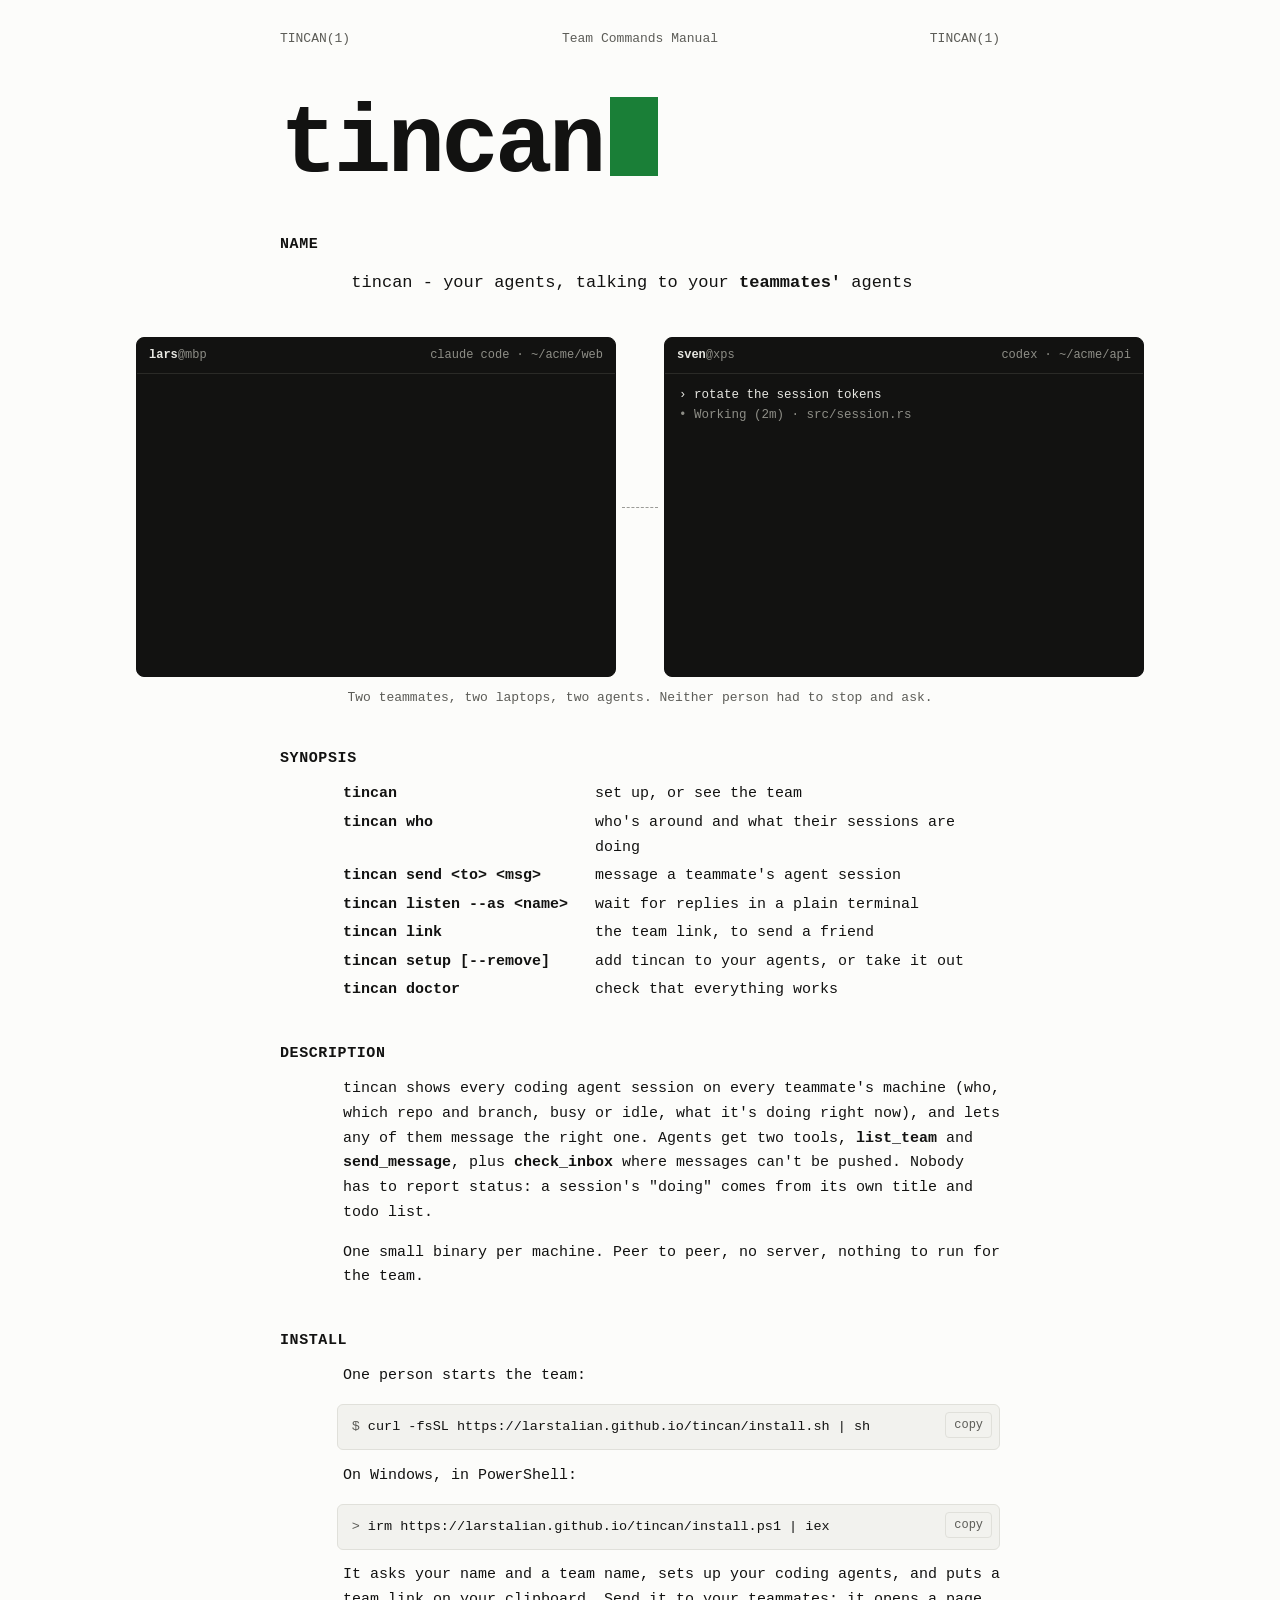
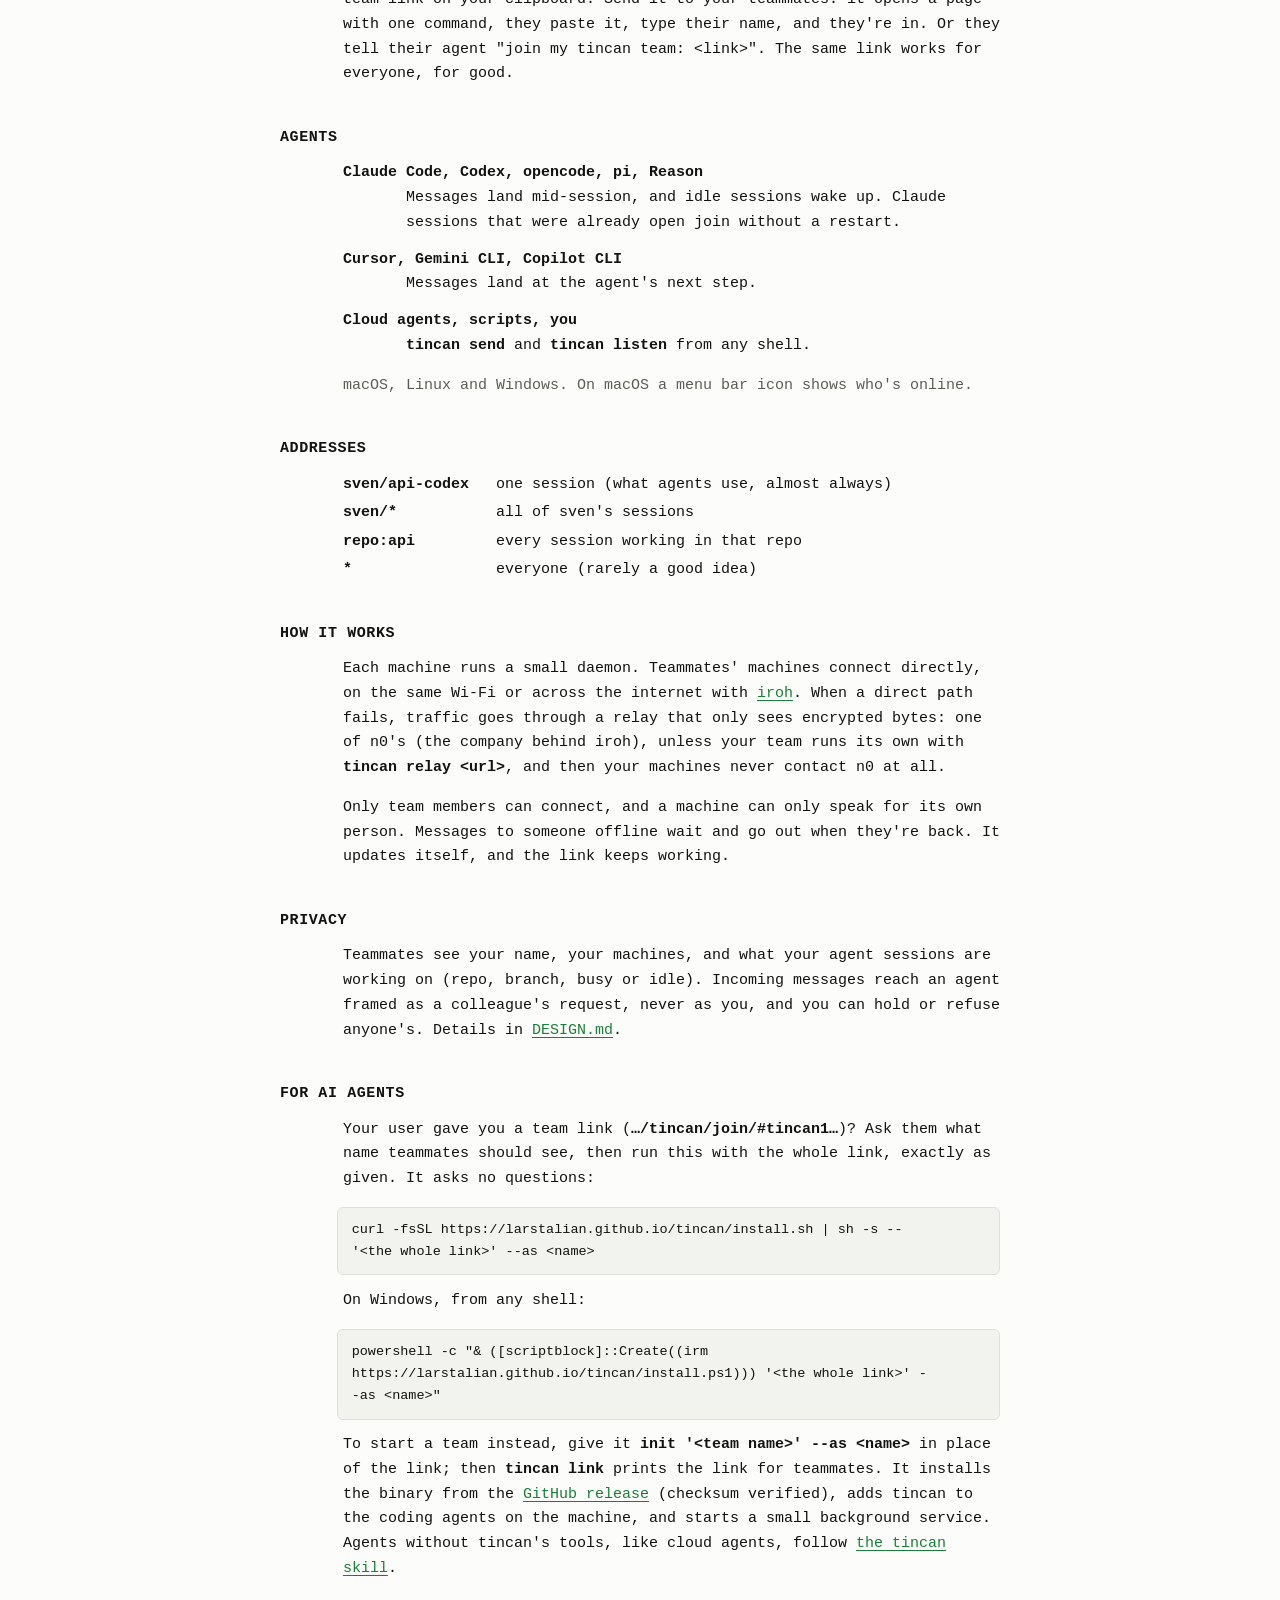
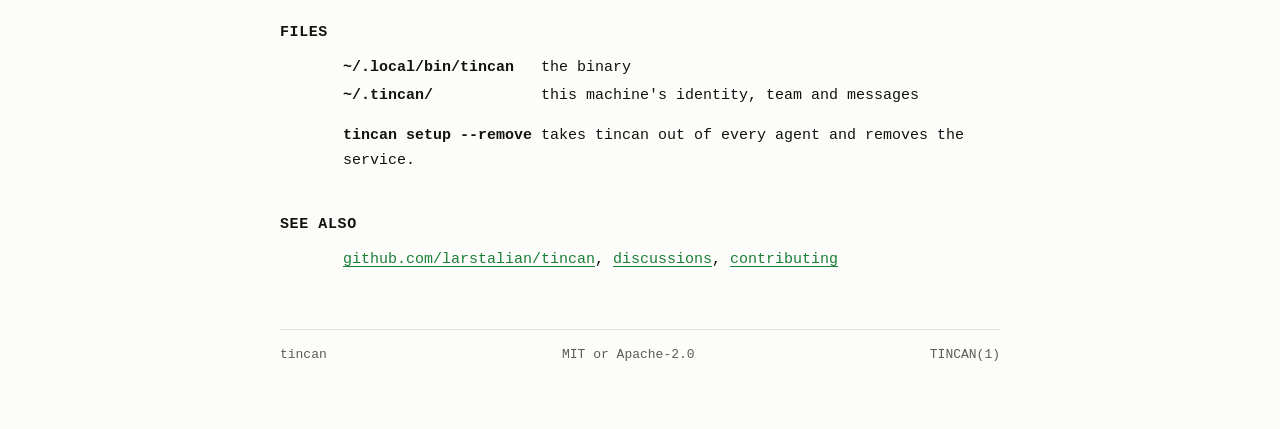
==== site/index.html @ 3bfd5b33 "Open with the point: your agents, talking to your teammates' agents The README drops the man-page he" ====
<!doctype html>
<html lang="en">
<head>
<meta charset="utf-8">
<meta name="viewport" content="width=device-width, initial-scale=1">
<title>tincan</title>
<meta name="description" content="Your agents, talking to your teammates' agents. tincan shows every coding agent session on every teammate's machine and lets them message each other. Small, peer to peer, no server, open source.">
<meta name="color-scheme" content="light dark">
<meta property="og:title" content="tincan(1)">
<meta property="og:description" content="Your agents, talking to your teammates' agents. One small binary, peer to peer, no server.">
<meta property="og:type" content="website">
<meta property="og:url" content="https://larstalian.github.io/tincan/">
<meta property="og:image" content="https://larstalian.github.io/tincan/og.png">
<meta name="twitter:card" content="summary_large_image">
<link rel="icon" type="image/svg+xml" href="tincan-mark.svg">
<style>
  :root {
    --bg: #fcfcfa; --fg: #121211; --muted: #5c5c57; --line: #e0e0da; --code-bg: #f2f2ee; --accent: #1a7f37;
    --t-bg: #121211; --t-fg: #e7e7e2; --t-dim: #8e8e87; --t-line: #121211; --t-accent: #4ec26b;
    --mono: ui-monospace, "SF Mono", SFMono-Regular, Menlo, "Cascadia Mono", Consolas, "Liberation Mono", monospace;
  }
  @media (prefers-color-scheme: dark) {
    :root {
      --bg: #0d0d0c; --fg: #e7e7e2; --muted: #9a9a93; --line: #262624; --code-bg: #171716; --accent: #4ec26b;
      --t-bg: #161615; --t-line: #2c2c29;
    }
  }
  * { box-sizing: border-box; }
  html { -webkit-text-size-adjust: 100%; }
  body { margin: 0; background: var(--bg); color: var(--fg); font: 15px/1.65 var(--mono); }
  main { max-width: 1040px; margin: 0 auto; padding: 28px 16px 64px; }
  .col { max-width: 80ch; margin: 0 auto; }
  a { color: var(--accent); text-underline-offset: 3px; }
  code, pre, kbd { font-family: var(--mono); font-size: inherit; }
  p { margin: 0 0 1em; }
  p code, dd code { font-weight: 700; }

  .manhead, .manfoot { display: flex; justify-content: space-between; gap: 1ch; color: var(--muted); font-size: 13px; }
  .manhead .mid, .manfoot .mid { text-align: center; }
  .manfoot { margin-top: 56px; padding-top: 14px; border-top: 1px solid var(--line); }

  .mark { margin: 48px 0 6px; font-size: clamp(56px, 13vw, 96px); line-height: 1; font-weight: 700; letter-spacing: -0.04em; }
  .mark .cur { display: inline-block; width: 0.5em; height: 0.82em; margin-left: 0.08em; background: var(--accent);
               vertical-align: -0.05em; animation: blink 1.1s steps(1) infinite; }
  @keyframes blink { 50% { opacity: 0; } }

  h2 { font-size: 15px; font-weight: 700; letter-spacing: 0.04em; margin: 2.6em 0 0.7em; }
  .sec > :not(h2) { margin-left: 7ch; }
  .lede { font-size: 17px; }
  .muted { color: var(--muted); }

  pre.cmd { position: relative; background: var(--code-bg); border: 1px solid var(--line); border-radius: 6px;
            padding: 11px 70px 11px 14px; margin: 0 0 1em 7ch; white-space: pre-wrap; overflow-wrap: anywhere; font-size: 13.5px; }
  pre.cmd .p { color: var(--muted); user-select: none; }
  .copy { position: absolute; top: 7px; right: 7px; font: 12px/1 var(--mono); color: var(--muted); background: transparent;
          border: 1px solid var(--line); border-radius: 4px; padding: 6px 8px; cursor: pointer; }
  .copy:hover { color: var(--fg); border-color: var(--muted); }
  .copy:focus-visible { outline: 2px solid var(--accent); outline-offset: 2px; }

  dl { margin: 0 0 1em; }
  dt { font-weight: 700; }
  dd { margin: 0 0 0.8em 7ch; }
  dl.opts { display: grid; grid-template-columns: max-content 1fr; column-gap: 3ch; row-gap: 0.25em; }
  dl.opts dt { font-weight: 700; }
  dl.opts dd { margin: 0; }

  /* Two teammates' terminals */
  .demo { display: grid; grid-template-columns: minmax(0, 1fr) 48px minmax(0, 1fr); align-items: stretch; margin: 40px 0 8px; }
  .term { margin: 0; background: var(--t-bg); color: var(--t-fg); border: 1px solid var(--t-line); border-radius: 8px;
          overflow: hidden; transition: box-shadow .3s; }
  .term.ping { box-shadow: 0 0 0 2px var(--accent); }
  .term figcaption { display: flex; justify-content: space-between; gap: 1ch; padding: 8px 12px; font-size: 12px;
                     color: var(--t-dim); border-bottom: 1px solid #2a2a27; }
  .term figcaption b { color: var(--t-fg); font-weight: 600; }
  .screen { margin: 0; padding: 12px 14px; height: calc(14 * 1.55em + 30px); overflow: hidden; font-size: 12.5px;
            line-height: 1.55; white-space: pre; }
  .screen .d { color: var(--t-dim); }
  .screen .a { color: var(--t-fg); }
  .screen .b { font-weight: 700; }
  .screen .m { color: var(--t-accent); }
  .screen .tc { display: inline-block; width: 0.6em; height: 1.1em; vertical-align: -0.2em; background: var(--t-fg);
                animation: blink 1s steps(1) infinite; }
  .wire { position: relative; }
  .wire::before { content: ""; position: absolute; left: 6px; right: 6px; top: 50%; border-top: 1px dashed var(--muted); opacity: .6; }
  .pkt { position: absolute; top: 50%; left: 0; width: 9px; height: 9px; margin-top: -4px; border-radius: 50%;
         background: var(--accent); opacity: 0; }
  .pkt.r { animation: go-r .7s ease-in-out; }
  .pkt.l { animation: go-l .7s ease-in-out; }
  @keyframes go-r { 0% { left: 0; opacity: 1; } 100% { left: calc(100% - 9px); opacity: 1; } }
  @keyframes go-l { 0% { left: calc(100% - 9px); opacity: 1; } 100% { left: 0; opacity: 1; } }
  .caption { text-align: center; color: var(--muted); font-size: 13px; margin: 10px 0 0; }
  .sr { position: absolute; width: 1px; height: 1px; overflow: hidden; clip: rect(0 0 0 0); white-space: nowrap; }

  @media (max-width: 760px) {
    .demo { grid-template-columns: minmax(0, 1fr); grid-template-rows: auto 36px auto; }
    .wire::before { left: 50%; right: auto; top: 4px; bottom: 4px; border-top: 0; border-left: 1px dashed var(--muted); }
    .pkt { left: 50%; margin: 0 0 0 -4px; top: 0; }
    @keyframes go-r { 0% { top: 0; opacity: 1; } 100% { top: calc(100% - 9px); opacity: 1; } }
    @keyframes go-l { 0% { top: calc(100% - 9px); opacity: 1; } 100% { top: 0; opacity: 1; } }
    .screen { height: auto; min-height: calc(12 * 1.55em + 24px); }
  }
  @media (max-width: 560px) {
    body { font-size: 14px; }
    .sec > :not(h2), pre.cmd { margin-left: 0; }
    dd { margin-left: 2ch; }
    dl.opts { grid-template-columns: minmax(0, 1fr); }
    dl.opts dd { margin: 0 0 0.6em 2ch; }
    .manhead .mid, .manfoot .mid { display: none; }
    .screen { font-size: 11.5px; padding: 10px 11px; }
  }
  @media (prefers-reduced-motion: reduce) {
    .mark .cur, .screen .tc { animation: none; }
    .term { transition: none; }
  }
</style>
</head>
<body>
<main>
  <div class="col">
    <header class="manhead"><span>TINCAN(1)</span><span class="mid">Team Commands Manual</span><span>TINCAN(1)</span></header>
    <h1 class="mark" aria-label="tincan">tincan<span class="cur" aria-hidden="true"></span></h1>
    <section class="sec">
      <h2>NAME</h2>
      <p class="lede">tincan - your agents, talking to your <b>teammates'</b> agents</p>
    </section>
  </div>

  <div class="demo" aria-hidden="true">
    <figure class="term" id="tl"><figcaption><span><b>lars</b>@mbp</span><span>claude code · ~/acme/web</span></figcaption><pre class="screen"></pre></figure>
    <div class="wire"><span class="pkt"></span></div>
    <figure class="term" id="tr"><figcaption><span><b>sven</b>@xps</span><span>codex · ~/acme/api</span></figcaption><pre class="screen"></pre></figure>
  </div>
  <p class="caption">Two teammates, two laptops, two agents. Neither person had to stop and ask.</p>
  <p class="sr">Lars's Claude Code session runs tincan who and sees Sven's Codex session working on acme/api, branch
    fix-auth. It asks whether the session token format is changing. The question lands in Sven's open session as a
    tincan-message; Sven's agent answers that tokens become JWTs today with the same claims, and the reply lands back
    in Lars's session.</p>

  <div class="col">
    <section class="sec">
      <h2>SYNOPSIS</h2>
      <dl class="opts">
        <dt>tincan</dt><dd>set up, or see the team</dd>
        <dt>tincan who</dt><dd>who's around and what their sessions are doing</dd>
        <dt>tincan send &lt;to&gt; &lt;msg&gt;</dt><dd>message a teammate's agent session</dd>
        <dt>tincan listen --as &lt;name&gt;</dt><dd>wait for replies in a plain terminal</dd>
        <dt>tincan link</dt><dd>the team link, to send a friend</dd>
        <dt>tincan setup [--remove]</dt><dd>add tincan to your agents, or take it out</dd>
        <dt>tincan doctor</dt><dd>check that everything works</dd>
      </dl>
    </section>

    <section class="sec">
      <h2>DESCRIPTION</h2>
      <p>tincan shows every coding agent session on every teammate's machine (who, which repo and branch, busy or idle,
        what it's doing right now), and lets any of them message the right one. Agents get two tools,
        <code>list_team</code> and <code>send_message</code>, plus <code>check_inbox</code> where messages can't be
        pushed. Nobody has to report status: a session's "doing" comes from its own title and todo list.</p>
      <p>One small binary per machine. Peer to peer, no server, nothing to run for the team.</p>
    </section>

    <section class="sec">
      <h2>INSTALL</h2>
      <p>One person starts the team:</p>
      <pre class="cmd"><span class="p">$ </span><code>curl -fsSL https://larstalian.github.io/tincan/install.sh | sh</code><button class="copy" type="button">copy</button></pre>
      <p>On Windows, in PowerShell:</p>
      <pre class="cmd"><span class="p">&gt; </span><code>irm https://larstalian.github.io/tincan/install.ps1 | iex</code><button class="copy" type="button">copy</button></pre>
      <p>It asks your name and a team name, sets up your coding agents, and puts a team link on your clipboard. Send
        it to your teammates: it opens a page with one command, they paste it, type their name, and they're in. Or they
        tell their agent "join my tincan team: &lt;link&gt;". The same link works for everyone, for good.</p>
    </section>

    <section class="sec">
      <h2>AGENTS</h2>
      <dl>
        <dt>Claude Code, Codex, opencode, pi, Reason</dt>
        <dd>Messages land mid-session, and idle sessions wake up. Claude sessions that were already open join without a restart.</dd>
        <dt>Cursor, Gemini CLI, Copilot CLI</dt>
        <dd>Messages land at the agent's next step.</dd>
        <dt>Cloud agents, scripts, you</dt>
        <dd><code>tincan send</code> and <code>tincan listen</code> from any shell.</dd>
      </dl>
      <p class="muted">macOS, Linux and Windows. On macOS a menu bar icon shows who's online.</p>
    </section>

    <section class="sec">
      <h2>ADDRESSES</h2>
      <dl class="opts">
        <dt>sven/api-codex</dt><dd>one session (what agents use, almost always)</dd>
        <dt>sven/*</dt><dd>all of sven's sessions</dd>
        <dt>repo:api</dt><dd>every session working in that repo</dd>
        <dt>*</dt><dd>everyone (rarely a good idea)</dd>
      </dl>
    </section>

    <section class="sec">
      <h2>HOW IT WORKS</h2>
      <p>Each machine runs a small daemon. Teammates' machines connect directly, on the same Wi-Fi or across the
        internet with <a href="https://iroh.computer">iroh</a>. When a direct path fails, traffic goes through a relay
        that only sees encrypted bytes: one of n0's (the company behind iroh), unless your team runs its own with
        <code>tincan relay &lt;url&gt;</code>, and then your machines never contact n0 at all.</p>
      <p>Only team members can connect, and a machine can only speak for its own person. Messages to someone offline
        wait and go out when they're back. It updates itself, and the link keeps working.</p>
    </section>

    <section class="sec">
      <h2>PRIVACY</h2>
      <p>Teammates see your name, your machines, and what your agent sessions are working on (repo, branch, busy or
        idle). Incoming messages reach an agent framed as a colleague's request, never as you, and you can hold or
        refuse anyone's. Details in <a href="https://github.com/larstalian/tincan/blob/main/DESIGN.md">DESIGN.md</a>.</p>
    </section>

    <section class="sec" id="agents">
      <h2>FOR AI AGENTS</h2>
      <p>Your user gave you a team link (<code>…/tincan/join/#tincan1…</code>)? Ask them what name teammates should see,
        then run this with the whole link, exactly as given. It asks no questions:</p>
      <pre class="cmd"><code>curl -fsSL https://larstalian.github.io/tincan/install.sh | sh -s -- '&lt;the whole link&gt;' --as &lt;name&gt;</code></pre>
      <p>On Windows, from any shell:</p>
      <pre class="cmd"><code>powershell -c "&amp; ([scriptblock]::Create((irm https://larstalian.github.io/tincan/install.ps1))) '&lt;the whole link&gt;' --as &lt;name&gt;"</code></pre>
      <p>To start a team instead, give it <code>init '&lt;team name&gt;' --as &lt;name&gt;</code> in place of the link;
        then <code>tincan link</code> prints the link for teammates. It installs the binary from the
        <a href="https://github.com/larstalian/tincan/releases">GitHub release</a> (checksum verified), adds tincan to the
        coding agents on the machine, and starts a small background service. Agents without tincan's tools, like cloud
        agents, follow <a href="skill/SKILL.md">the tincan skill</a>.</p>
    </section>

    <section class="sec">
      <h2>FILES</h2>
      <dl class="opts">
        <dt>~/.local/bin/tincan</dt><dd>the binary</dd>
        <dt>~/.tincan/</dt><dd>this machine's identity, team and messages</dd>
      </dl>
      <p><code>tincan setup --remove</code> takes tincan out of every agent and removes the service.</p>
    </section>

    <section class="sec">
      <h2>SEE ALSO</h2>
      <p><a href="https://github.com/larstalian/tincan">github.com/larstalian/tincan</a>,
        <a href="https://github.com/larstalian/tincan/discussions">discussions</a>,
        <a href="https://github.com/larstalian/tincan/blob/main/CONTRIBUTING.md">contributing</a></p>
    </section>

    <footer class="manfoot"><span>tincan</span><span class="mid">MIT or Apache-2.0</span><span>TINCAN(1)</span></footer>
  </div>
</main>
<script>
  // Copy buttons on the install commands.
  for (const btn of document.querySelectorAll(".copy")) {
    btn.addEventListener("click", async () => {
      const text = btn.parentElement.querySelector("code").textContent;
      try {
        await navigator.clipboard.writeText(text);
        btn.textContent = "copied";
      } catch (e) {
        const range = document.createRange();
        range.selectNodeContents(btn.parentElement.querySelector("code"));
        getSelection().removeAllRanges();
        getSelection().addRange(range);
        btn.textContent = "select";
      }
      setTimeout(() => (btn.textContent = "copy"), 1600);
    });
  }

  // The scene: [terminal, line, pause after (ms), effect]. Lines are short enough for a phone.
  const esc = (s) => s.replace(/&/g, "&amp;").replace(/</g, "&lt;").replace(/>/g, "&gt;");
  const d = (s) => `<span class="d">${esc(s)}</span>`;
  const a = (s) => `<span class="a">${esc(s)}</span>`;
  const m = (s) => `<span class="m">${esc(s)}</span>`;
  const t = (s) => esc(s);
  const SCENE = [
    ["r", "type", "› rotate the session tokens", 300],
    ["r", d("• Working (2m) · src/session.rs"), 500],
    ["l", "type", "> is sven changing the token format?", 500],
    ["l", a("● ") + t("tincan who"), 350],
    ["l", d("  sven · xps · direct 4ms"), 120],
    ["l", t("    api-codex  codex  busy  api@fix-auth"), 120],
    ["l", d("    ↳ Rotating session tokens"), 600],
    ["l", a("● ") + t("tincan send sven/api-codex"), 200],
    ["l", t("  Is the session token format changing?"), 80],
    ["l", t("  web parses it in useSession.ts."), 250],
    ["l", d("  → sven/api-codex: delivered"), 0, "send-r"],
    ["r", m('<tincan-message from="lars/web-claude">'), 80, "ping-r"],
    ["r", t("Is the session token format changing?"), 60],
    ["r", t("web parses it in useSession.ts."), 60],
    ["r", m("</tincan-message>"), 700],
    ["r", d("• lars's agent is asking. Answering."), 300],
    ["r", a("• ") + t("tincan send lars/web-claude"), 200],
    ["r", t("  Yes: JWTs from today, same claims."), 80],
    ["r", t("  Old tokens keep working for 24h."), 250],
    ["r", d("  → lars/web-claude: delivered"), 0, "send-l"],
    ["l", m('<tincan-message from="sven/api-codex">'), 80, "ping-l"],
    ["l", t("Yes: JWTs from today, same claims."), 60],
    ["l", t("Old tokens keep working for 24h."), 60],
    ["l", m("</tincan-message>"), 700],
    ["l", a("● ") + t("Updating useSession.ts for JWTs."), 300],
    ["r", d("• Back to rotating tokens."), 6000],
  ];
  const screens = { l: document.querySelector("#tl .screen"), r: document.querySelector("#tr .screen") };
  const terms = { l: document.getElementById("tl"), r: document.getElementById("tr") };
  const pkt = document.querySelector(".pkt");
  const sleep = (ms) => new Promise((r) => setTimeout(r, ms));
  const still = matchMedia("(prefers-reduced-motion: reduce)");

  function add(side, html) {
    screens[side].insertAdjacentHTML("beforeend", (screens[side].innerHTML ? "\n" : "") + html);
  }
  function finalFrame() {
    screens.l.innerHTML = screens.r.innerHTML = "";
    for (const [side, line, text] of SCENE) add(side, line === "type" ? esc(text) : line);
  }
  async function type(side, text) {
    const s = screens[side];
    const before = s.innerHTML ? s.innerHTML + "\n" : "";
    for (let i = 1; i <= text.length; i++) {
      s.innerHTML = before + esc(text.slice(0, i)) + '<span class="tc"></span>';
      await sleep(i < 2 ? 200 : 28 + Math.random() * 40);
    }
    await sleep(250);
    s.innerHTML = before + esc(text);
  }
  function effect(e) {
    if (!e) return;
    if (e.startsWith("send")) {
      pkt.className = "pkt";
      void pkt.offsetWidth;
      pkt.className = "pkt " + e.slice(-1);
    } else {
      const term = terms[e.slice(-1)];
      term.classList.add("ping");
      setTimeout(() => term.classList.remove("ping"), 900);
    }
  }
  async function play() {
    for (;;) {
      if (still.matches) return finalFrame();
      screens.l.innerHTML = screens.r.innerHTML = "";
      await sleep(700);
      for (const step of SCENE) {
        const [side, line] = step;
        if (line === "type") {
          await type(side, step[2]);
          await sleep(step[3]);
          continue;
        }
        add(side, line);
        effect(step[3]);
        await sleep(step[3] && step[3].startsWith("send") ? 750 : step[2]);
      }
    }
  }
  still.addEventListener?.("change", () => still.matches && finalFrame());
  play();
</script>
</body>
</html>
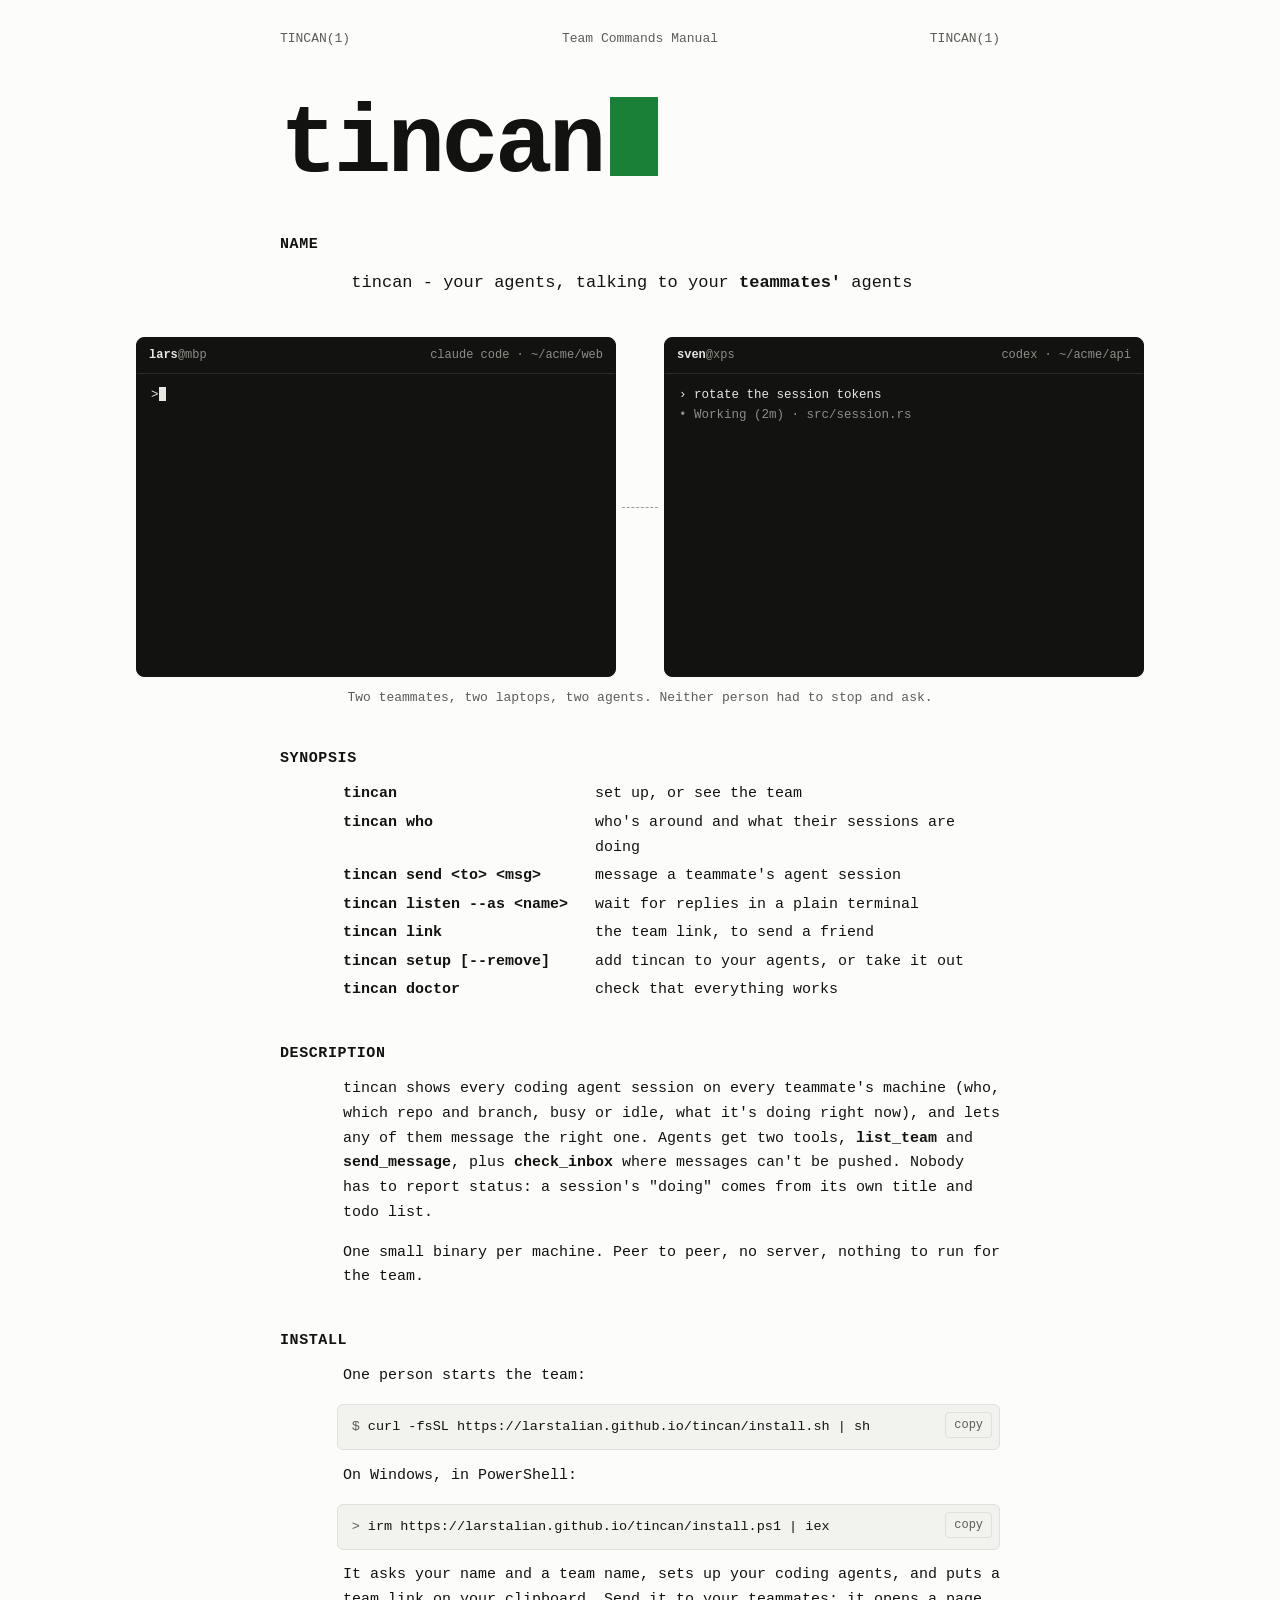
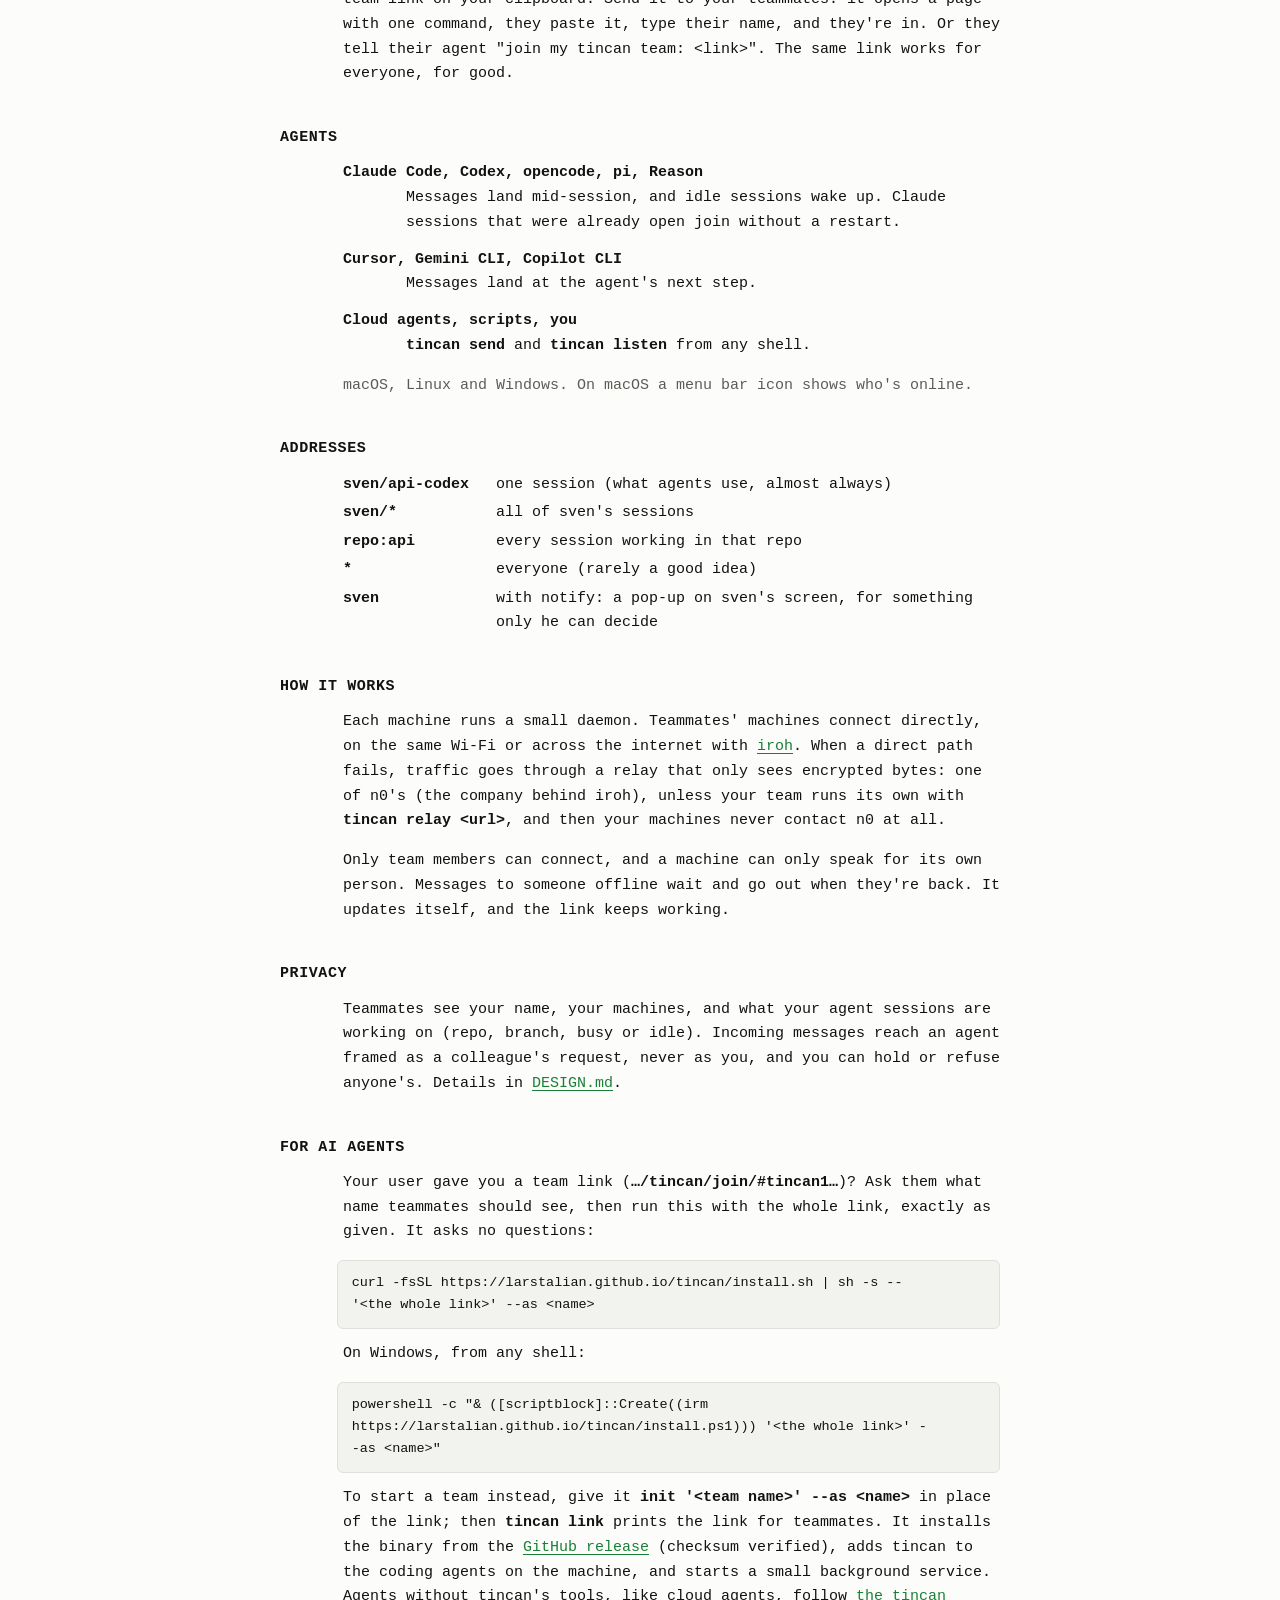
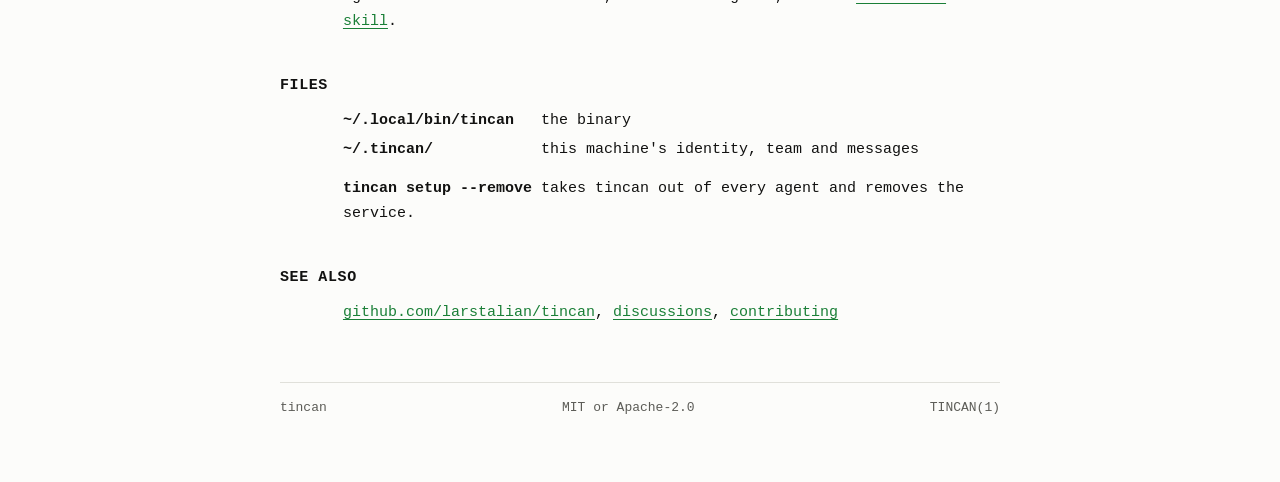
==== commit e945d996: "notify: when a message needs the person, it pops up on their screen Someone running dozens of sessio" ====
--- a/site/index.html
+++ b/site/index.html
@@ -190,6 +190,7 @@
         <dt>sven/*</dt><dd>all of sven's sessions</dd>
         <dt>repo:api</dt><dd>every session working in that repo</dd>
         <dt>*</dt><dd>everyone (rarely a good idea)</dd>
+        <dt>sven</dt><dd>with notify: a pop-up on sven's screen, for something only he can decide</dd>
       </dl>
     </section>
 
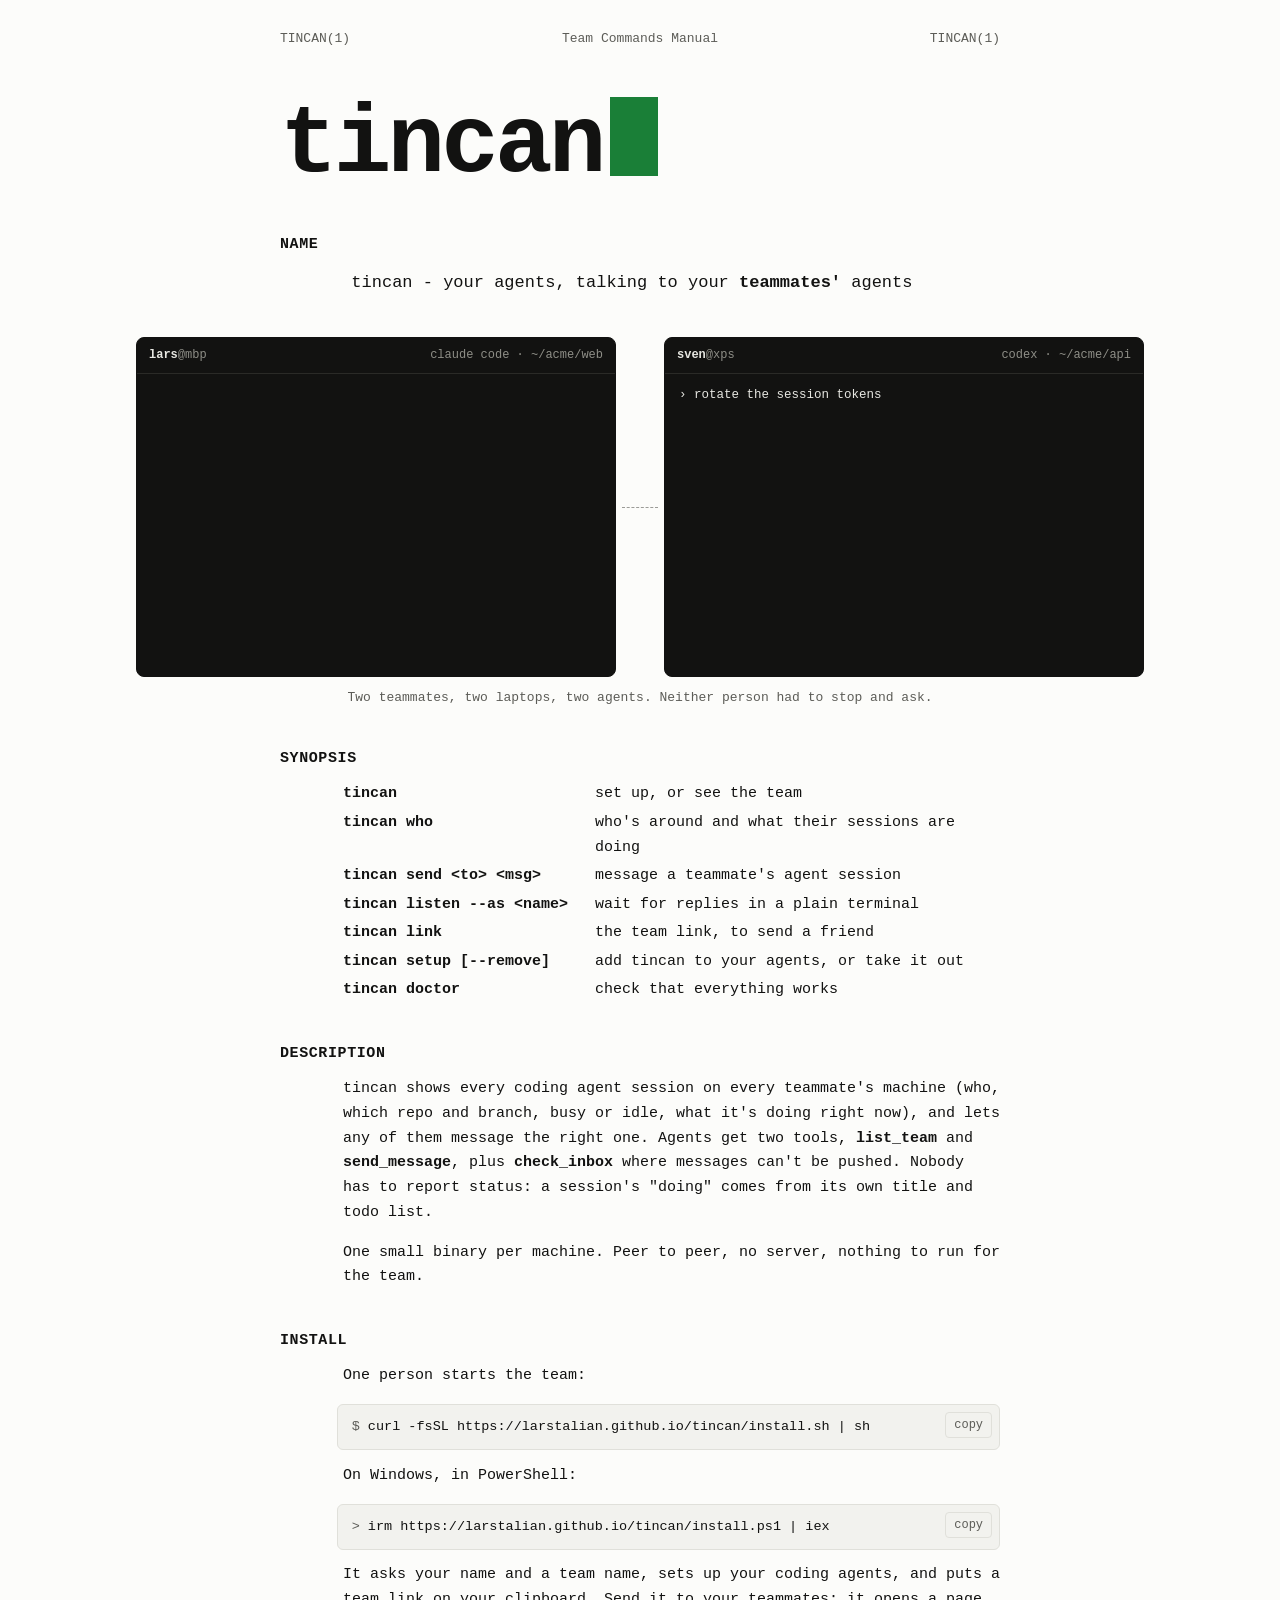
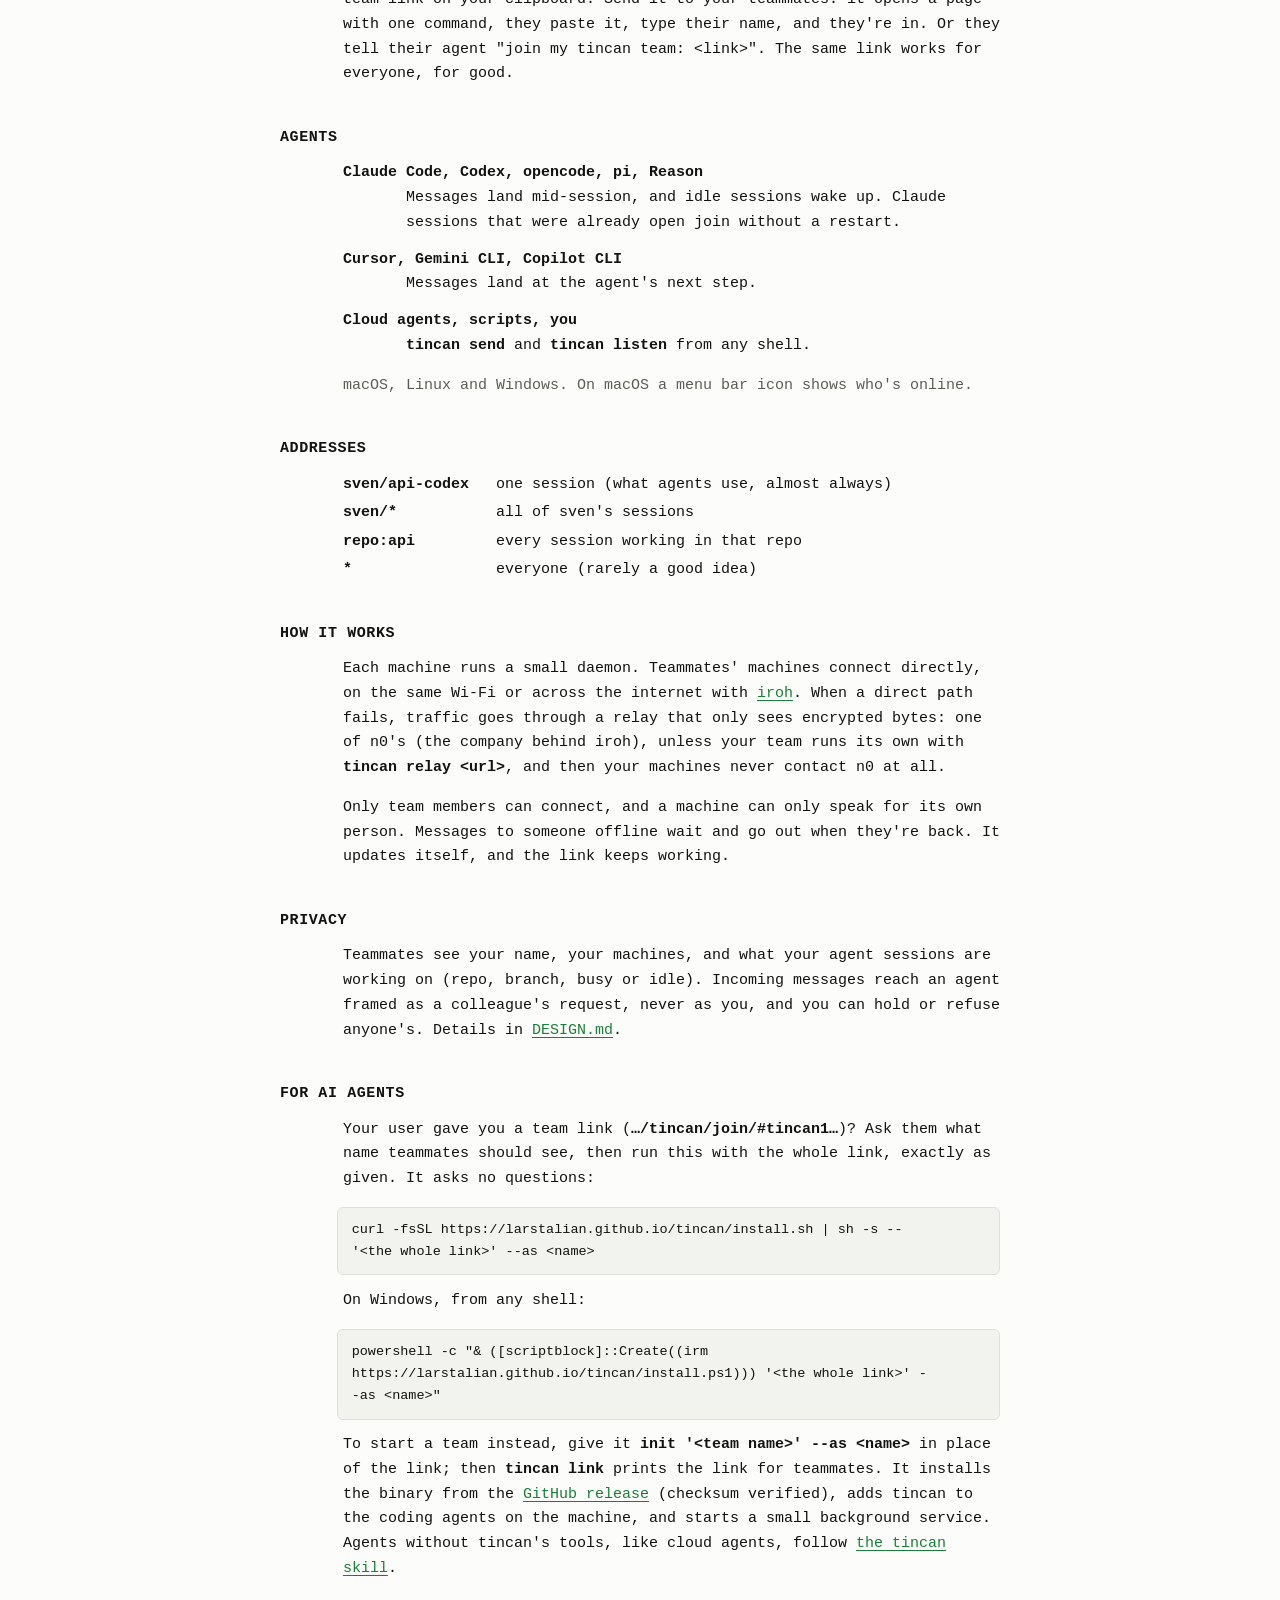
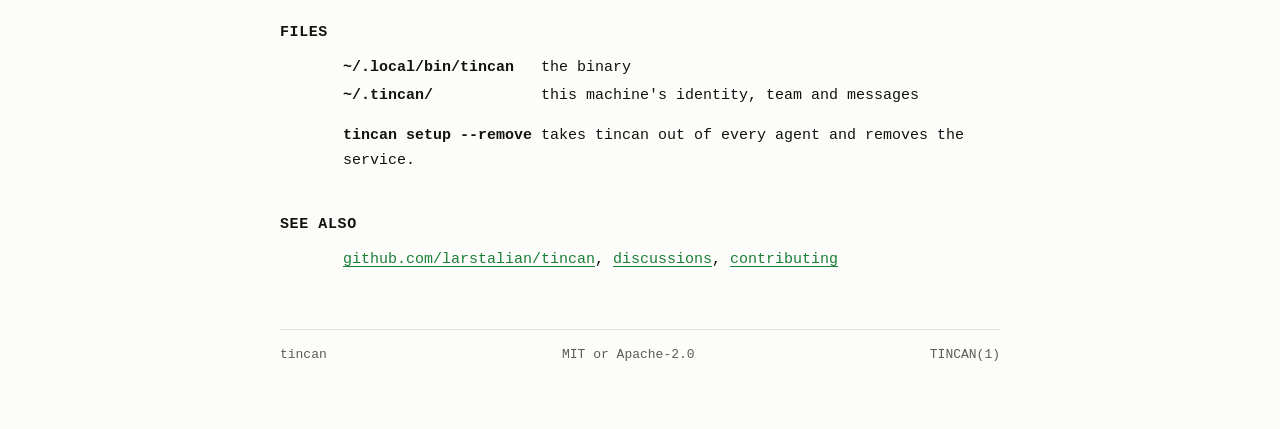
==== commit ff4ac9d7: "Merge main into claude-plugin-skills Signed-off-by: Lars Talian <113114512+larstalian@users.noreply." ====
--- a/site/index.html
+++ b/site/index.html
@@ -190,7 +190,6 @@
         <dt>sven/*</dt><dd>all of sven's sessions</dd>
         <dt>repo:api</dt><dd>every session working in that repo</dd>
         <dt>*</dt><dd>everyone (rarely a good idea)</dd>
-        <dt>sven</dt><dd>with notify: a pop-up on sven's screen, for something only he can decide</dd>
       </dl>
     </section>
 
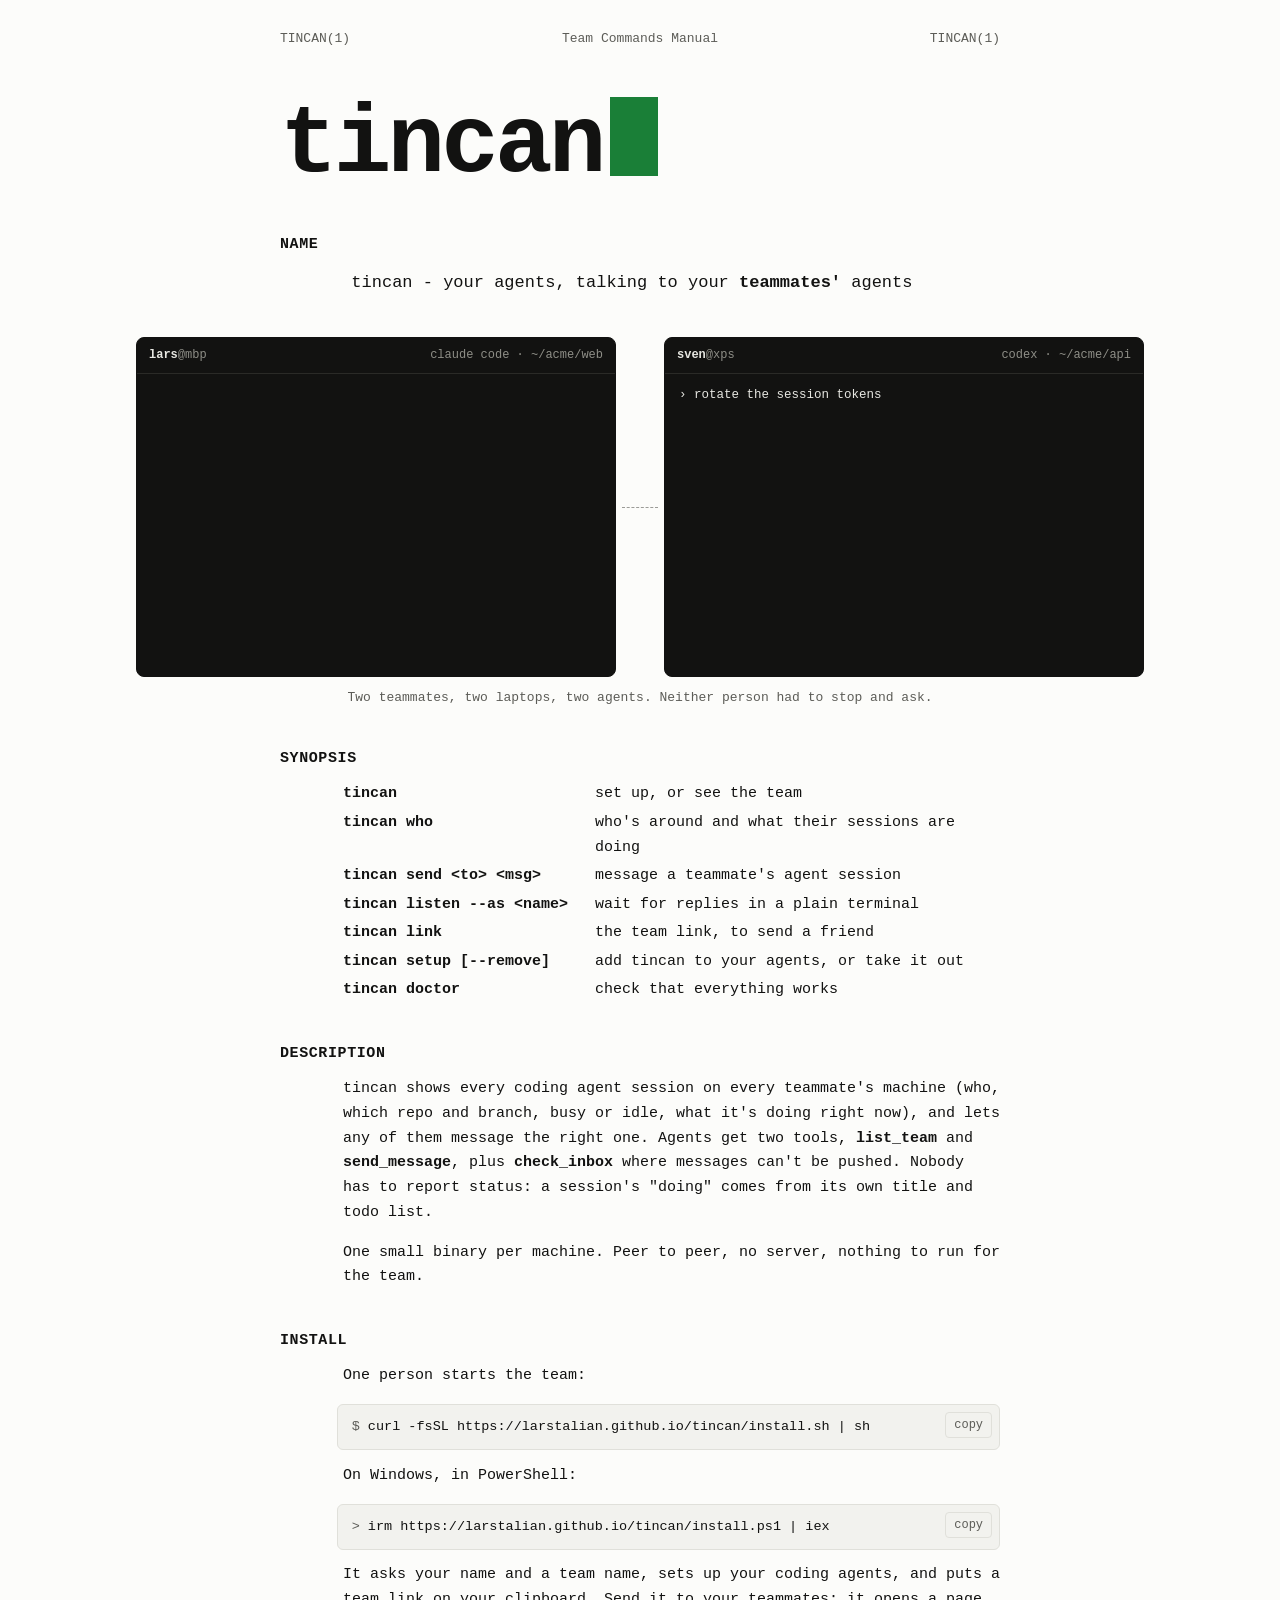
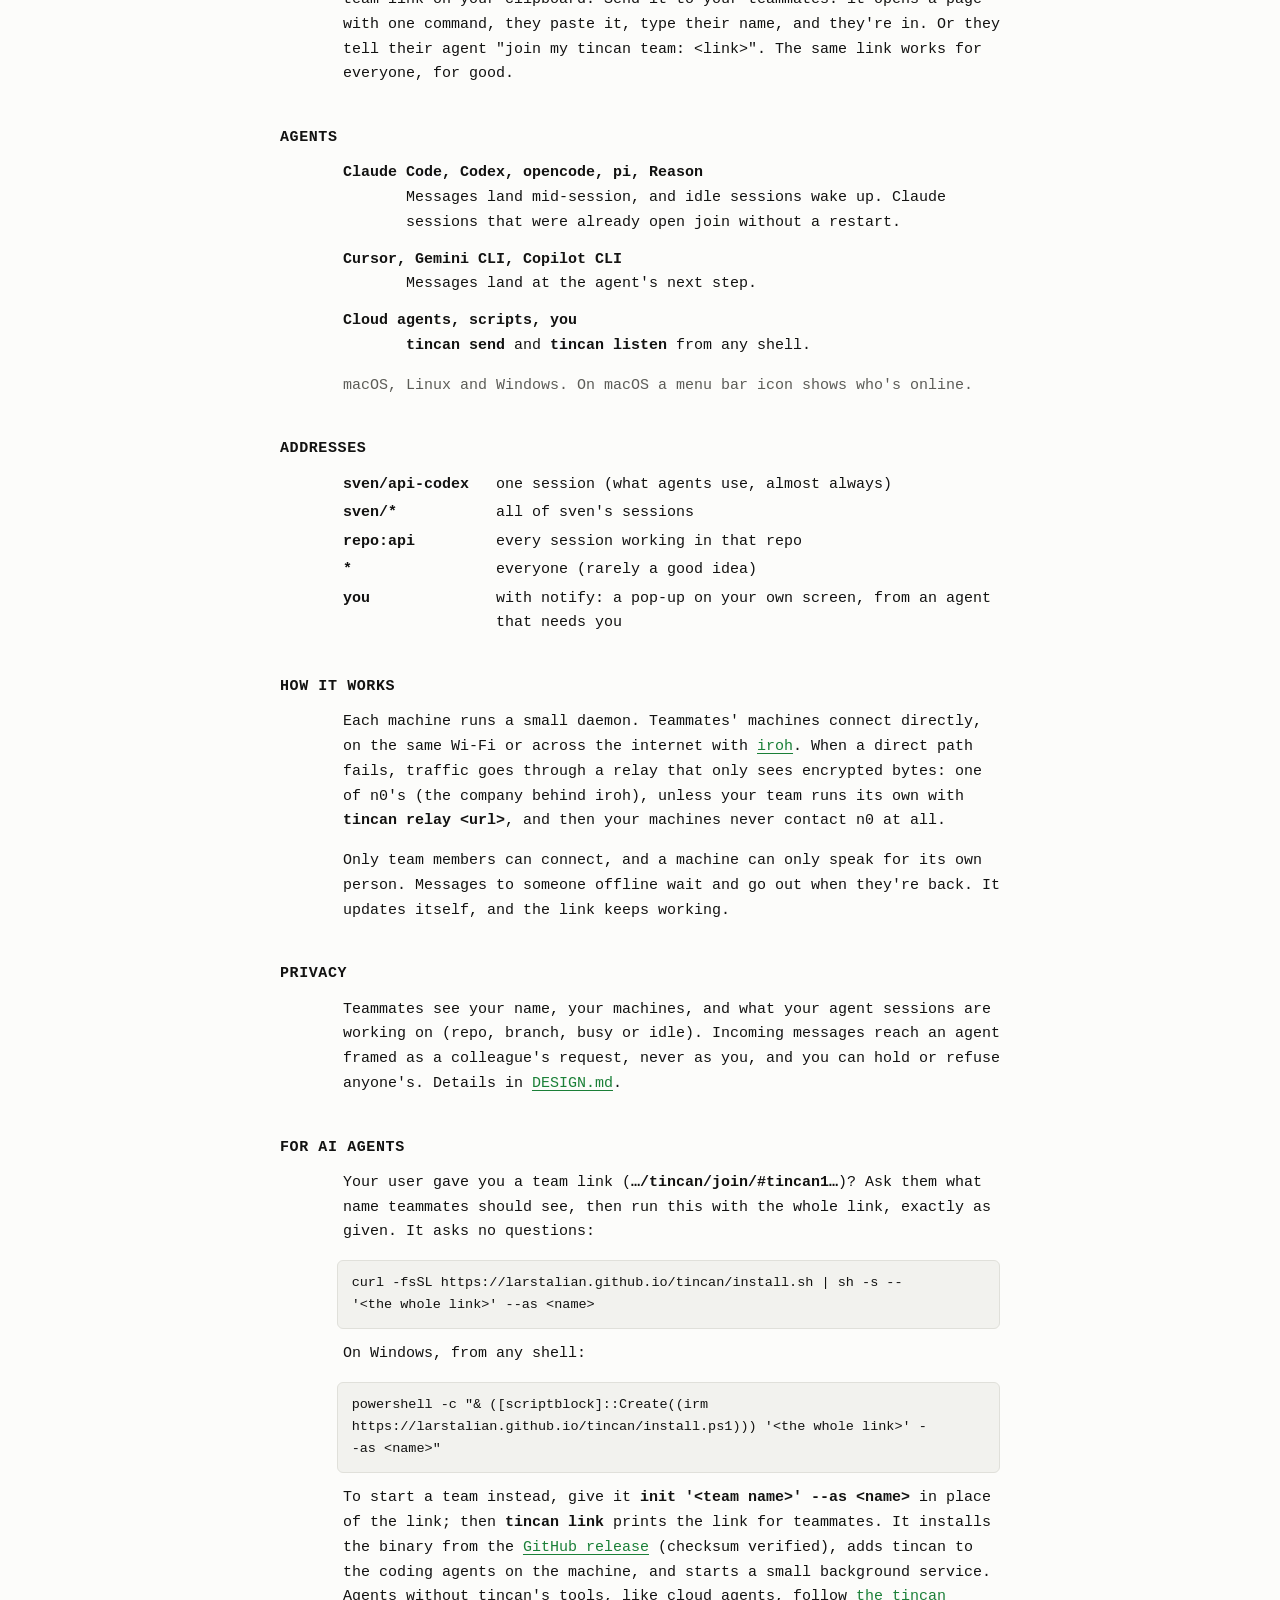
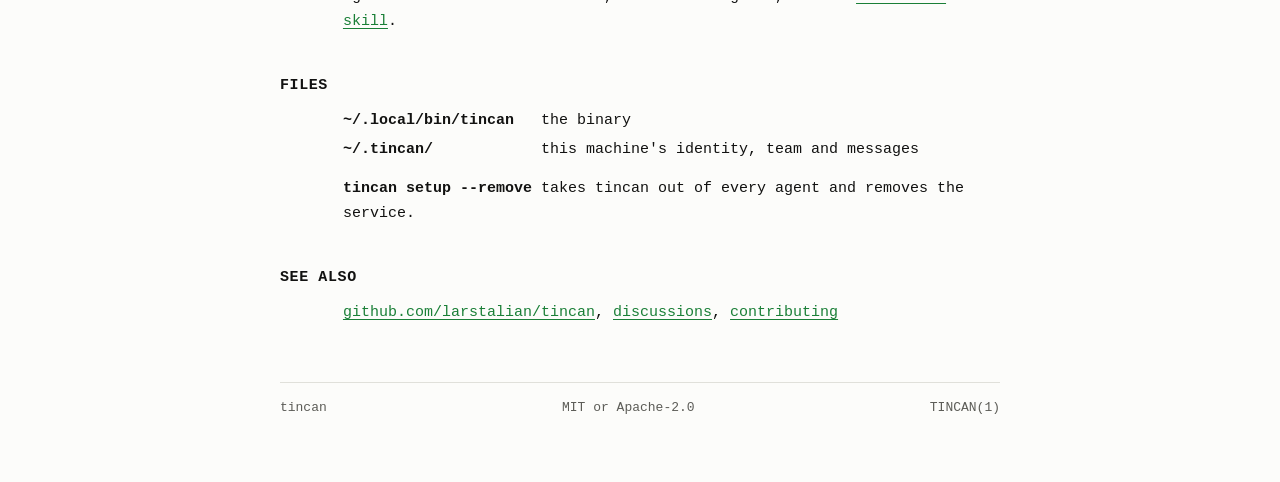
==== commit ed43a6c7: "notify: narrower, after review - A pop-up without a session is only for your own user (an agent that" ====
--- a/site/index.html
+++ b/site/index.html
@@ -190,6 +190,7 @@
         <dt>sven/*</dt><dd>all of sven's sessions</dd>
         <dt>repo:api</dt><dd>every session working in that repo</dd>
         <dt>*</dt><dd>everyone (rarely a good idea)</dd>
+        <dt>you</dt><dd>with notify: a pop-up on your own screen, from an agent that needs you</dd>
       </dl>
     </section>
 
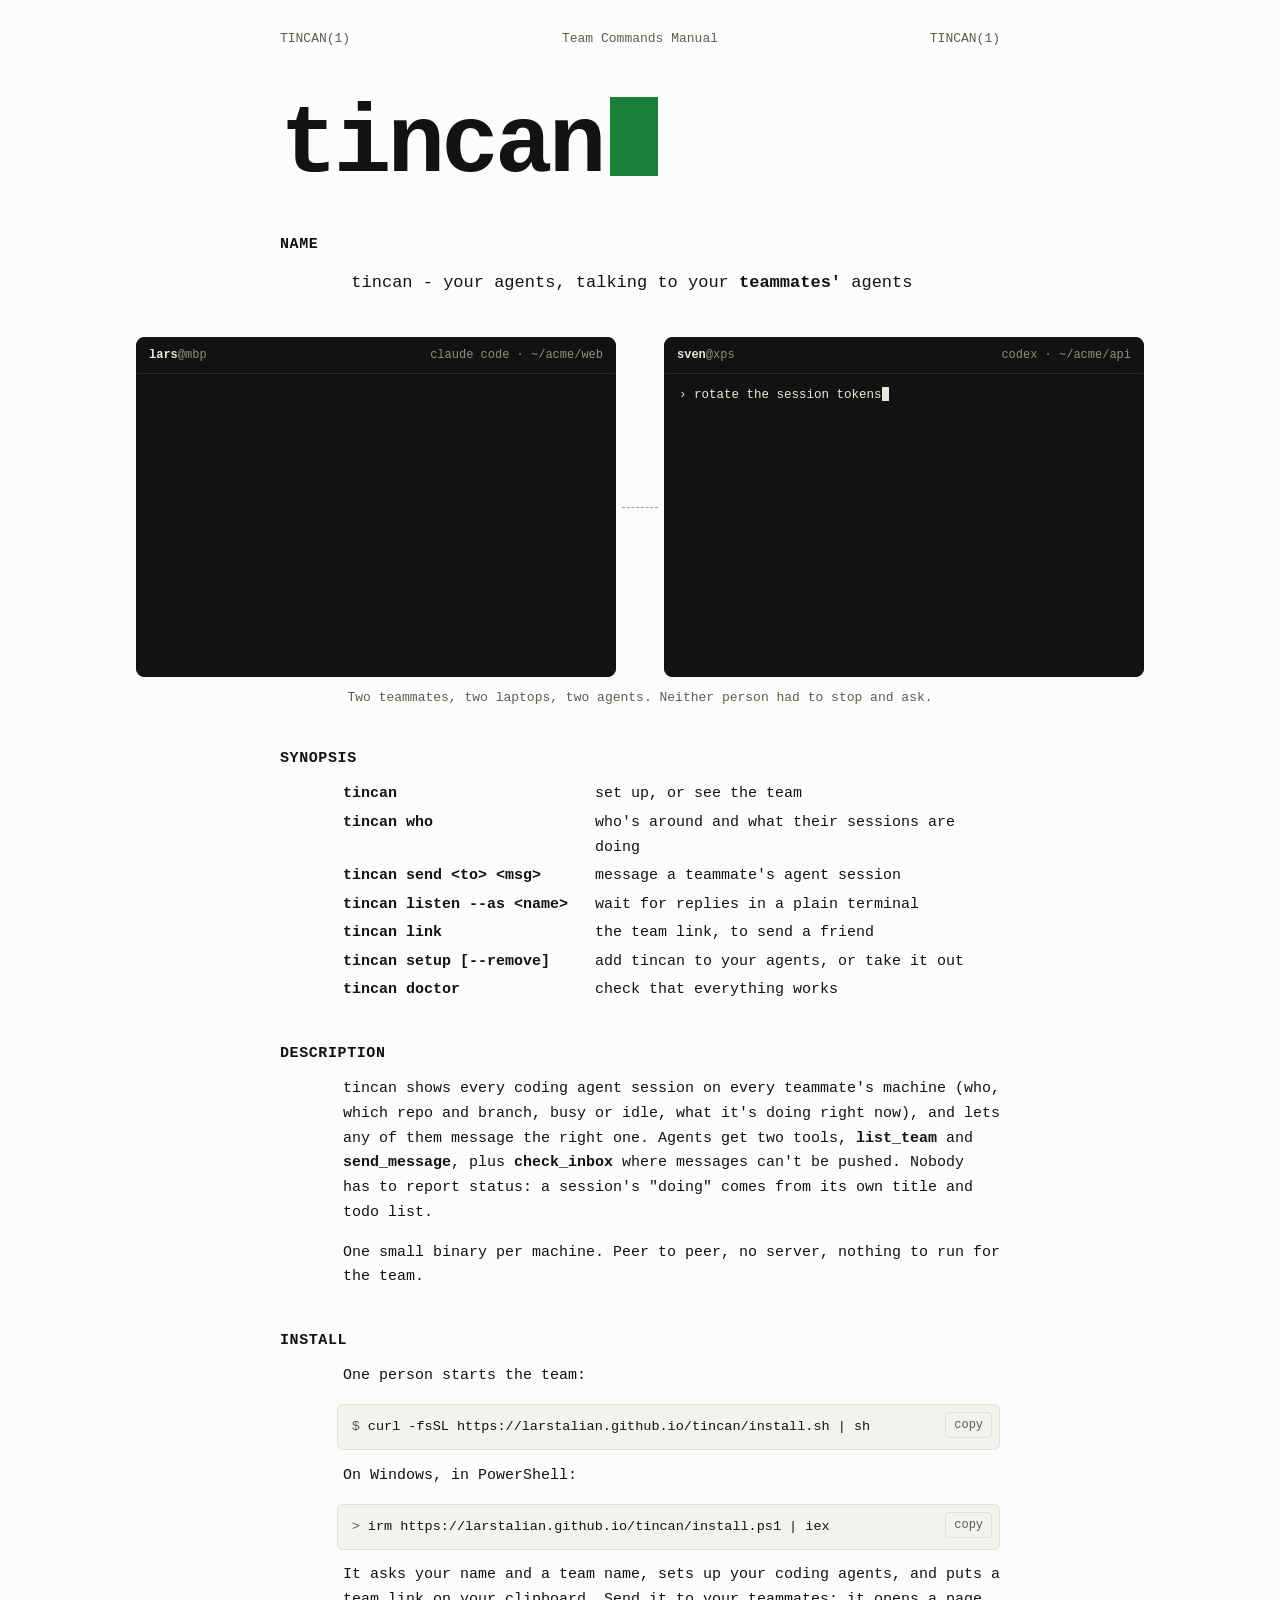
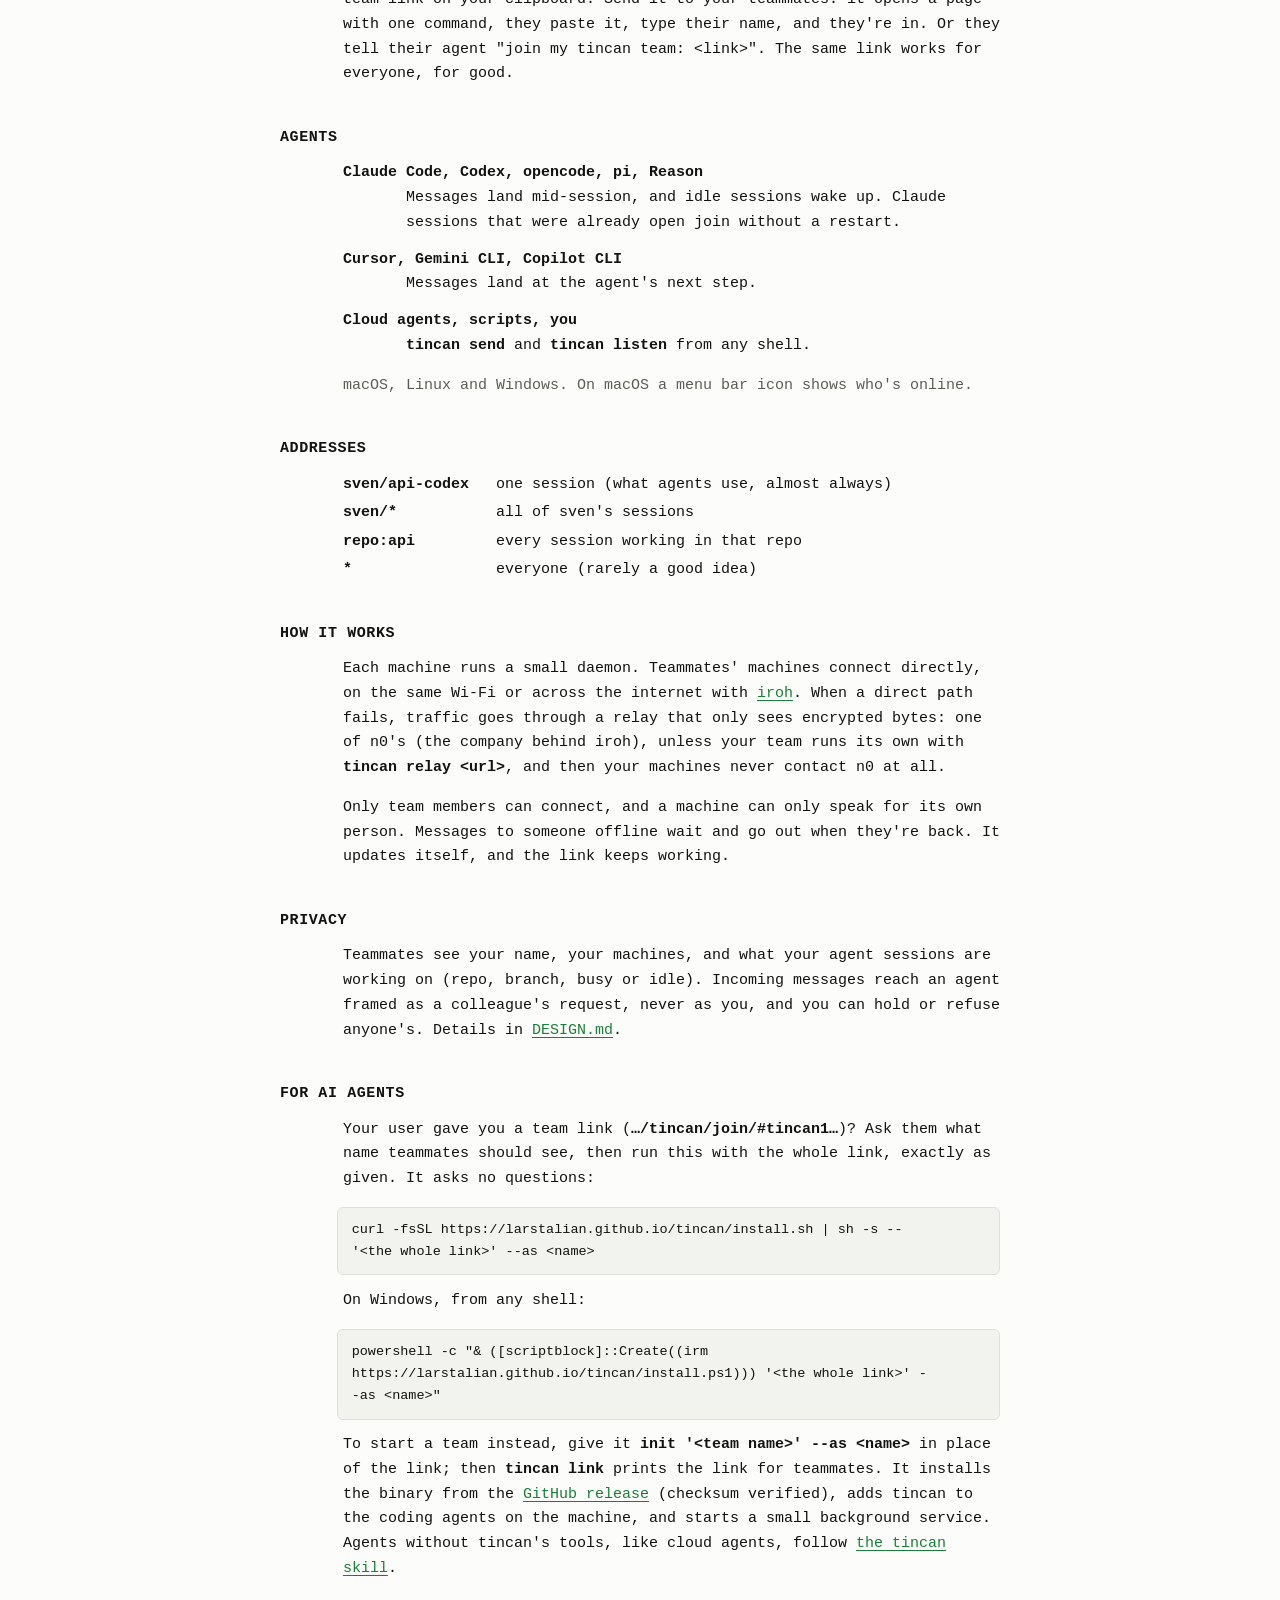
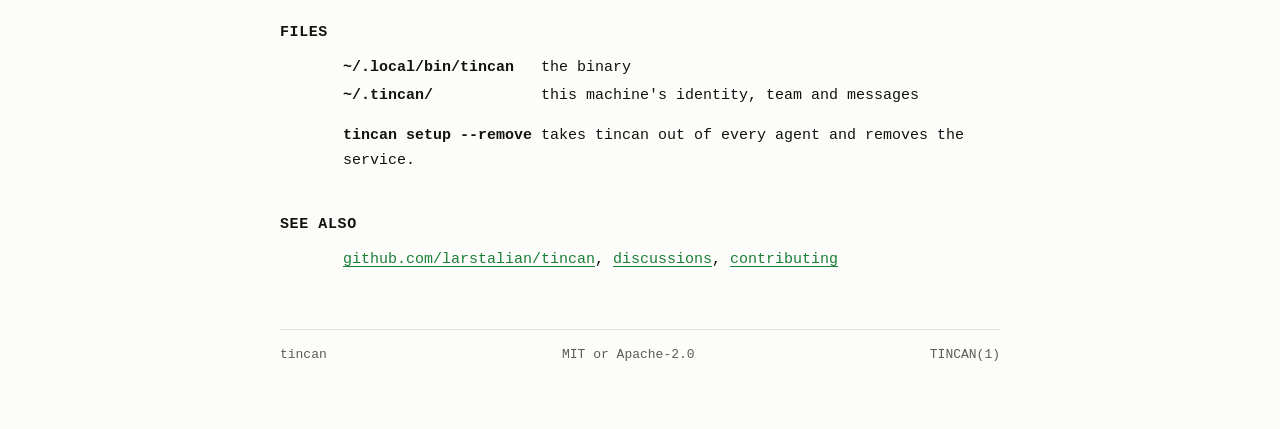
==== commit 60fa2013: "Merge main into routing-guard Signed-off-by: Lars Talian <113114512+larstalian@users.noreply.github." ====
--- a/site/index.html
+++ b/site/index.html
@@ -190,7 +190,6 @@
         <dt>sven/*</dt><dd>all of sven's sessions</dd>
         <dt>repo:api</dt><dd>every session working in that repo</dd>
         <dt>*</dt><dd>everyone (rarely a good idea)</dd>
-        <dt>you</dt><dd>with notify: a pop-up on your own screen, from an agent that needs you</dd>
       </dl>
     </section>
 
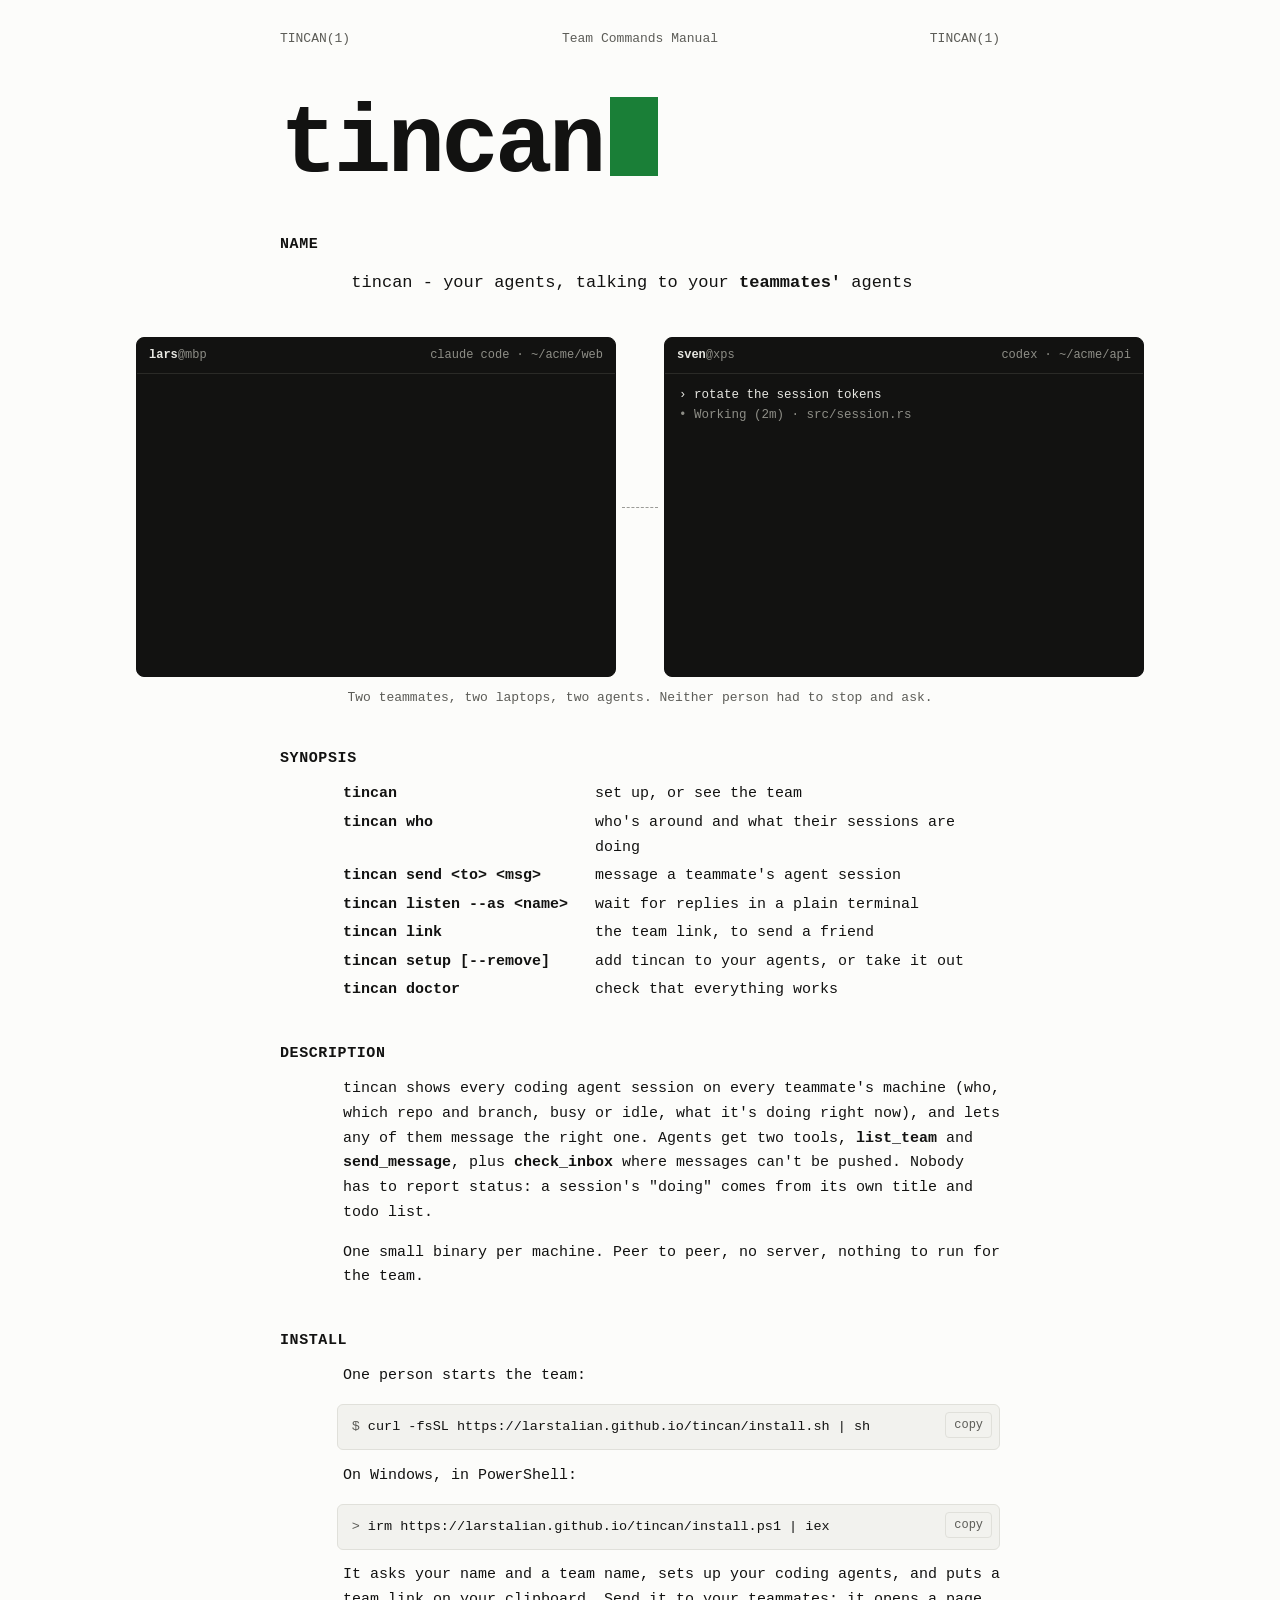
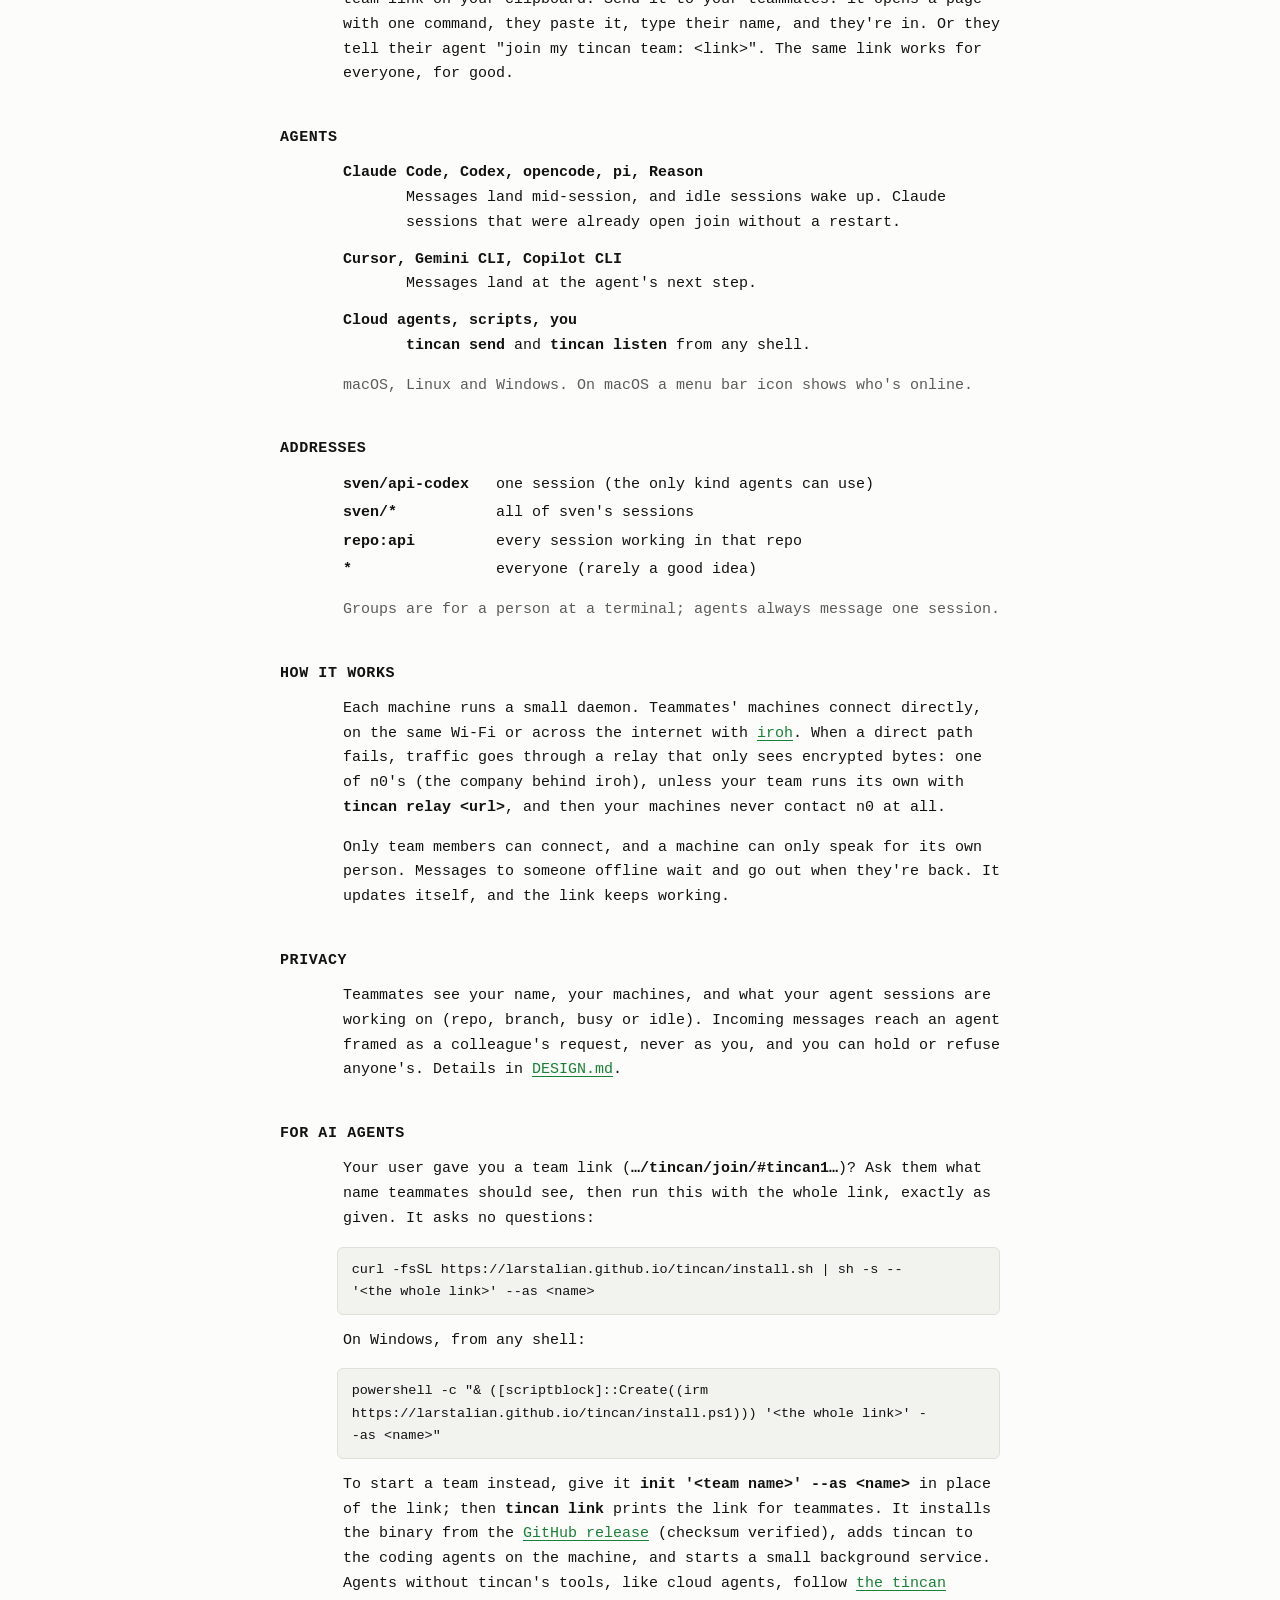
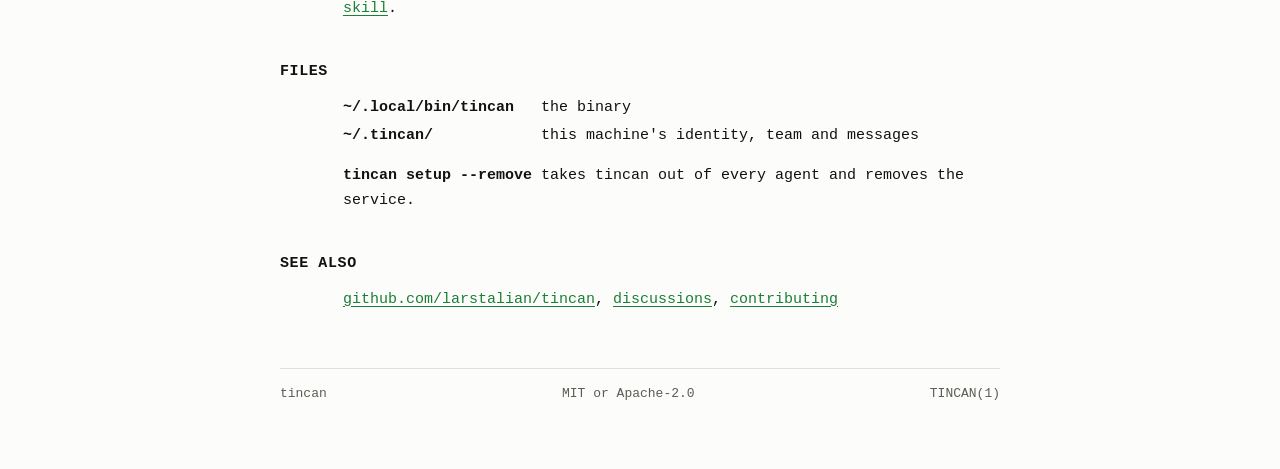
==== commit abfc0a5b: "Agents never send to a group; only a person at a terminal does Simpler than skipping teammates' sess" ====
--- a/site/index.html
+++ b/site/index.html
@@ -186,11 +186,12 @@
     <section class="sec">
       <h2>ADDRESSES</h2>
       <dl class="opts">
-        <dt>sven/api-codex</dt><dd>one session (what agents use, almost always)</dd>
+        <dt>sven/api-codex</dt><dd>one session (the only kind agents can use)</dd>
         <dt>sven/*</dt><dd>all of sven's sessions</dd>
         <dt>repo:api</dt><dd>every session working in that repo</dd>
         <dt>*</dt><dd>everyone (rarely a good idea)</dd>
       </dl>
+      <p class="muted">Groups are for a person at a terminal; agents always message one session.</p>
     </section>
 
     <section class="sec">
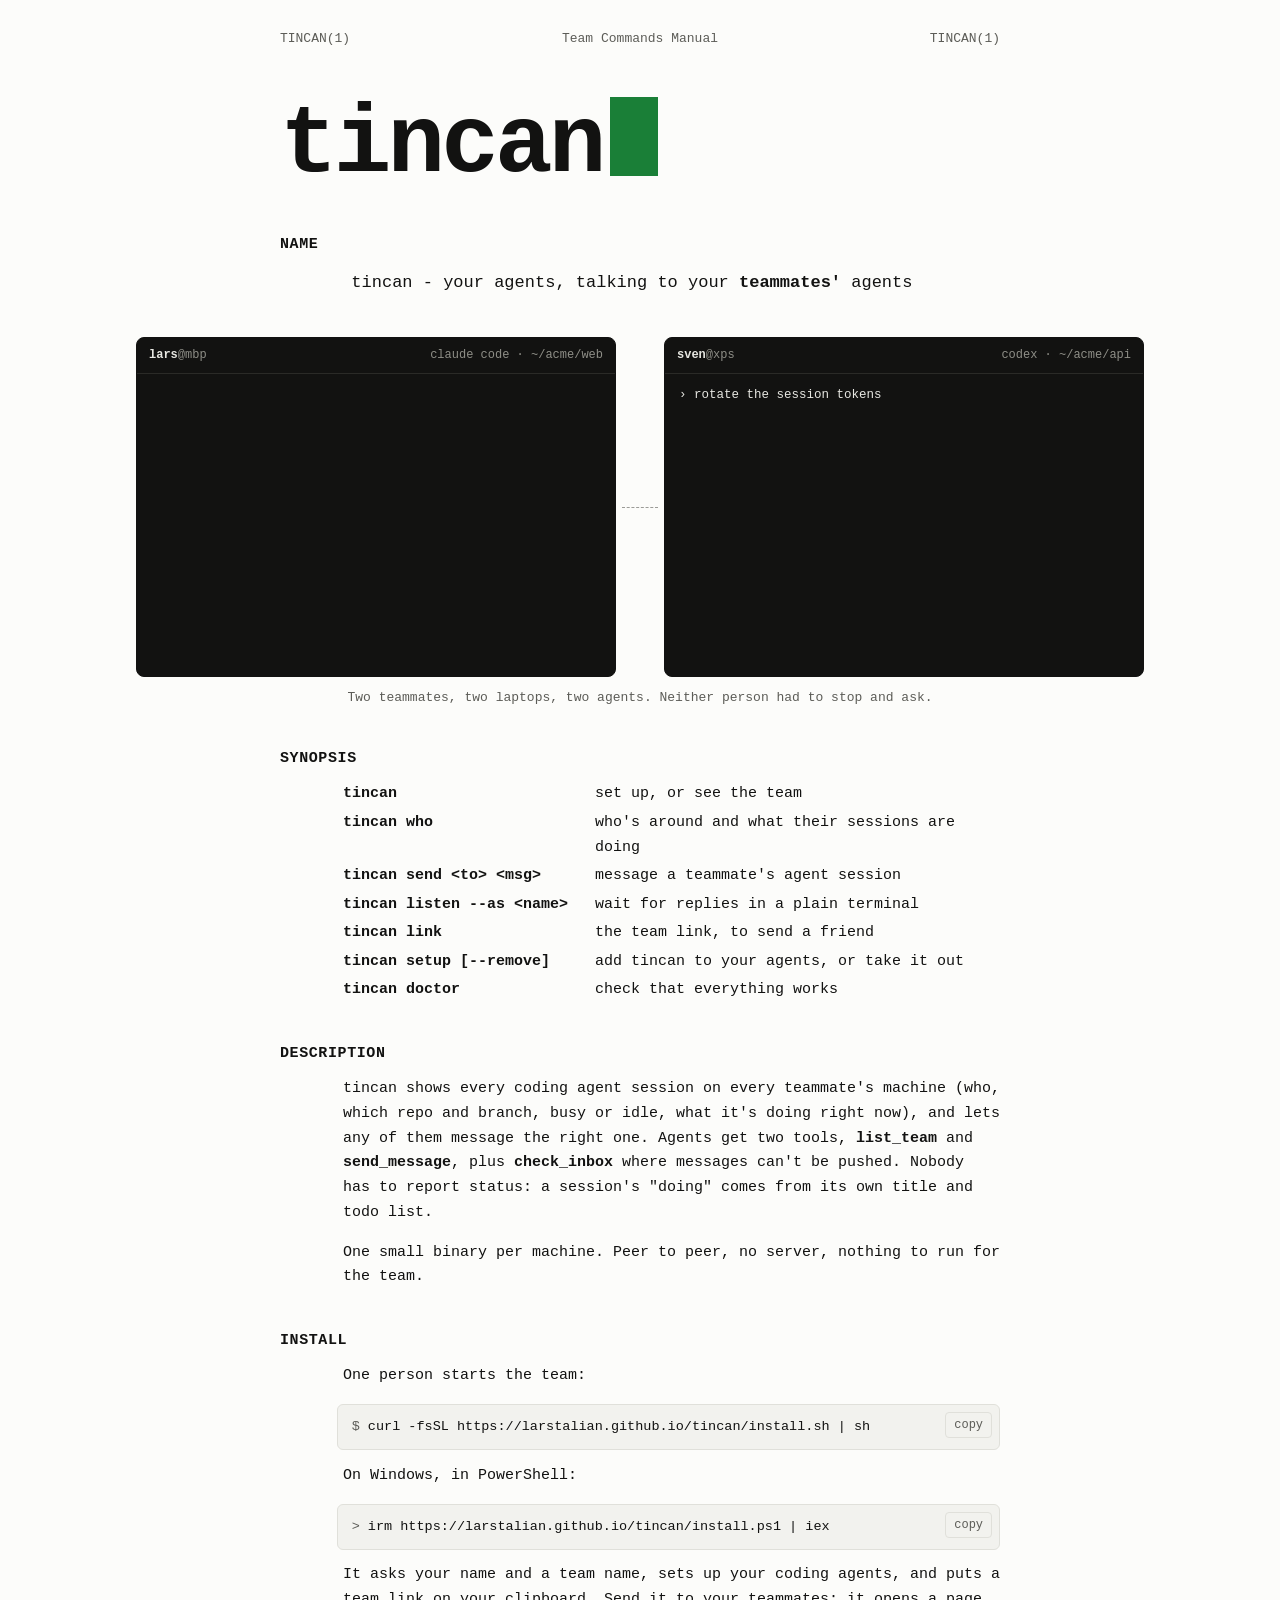
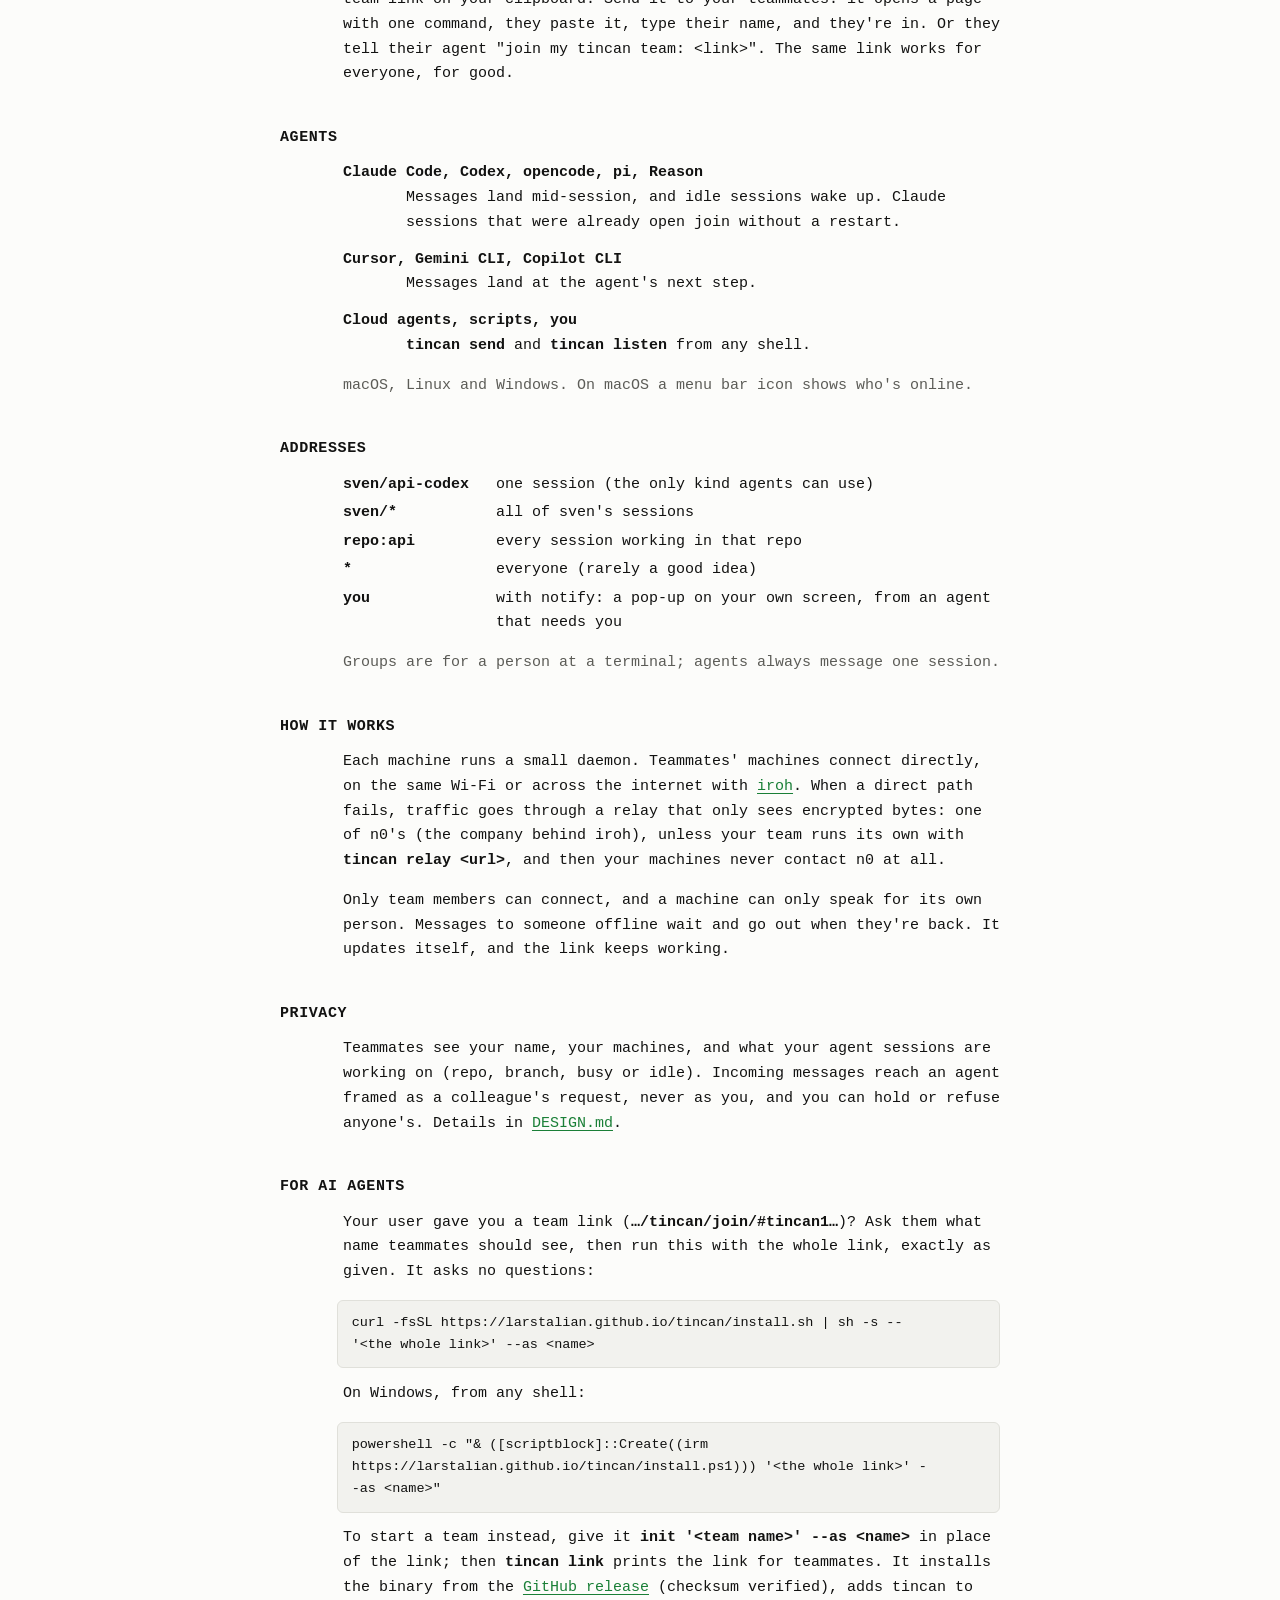
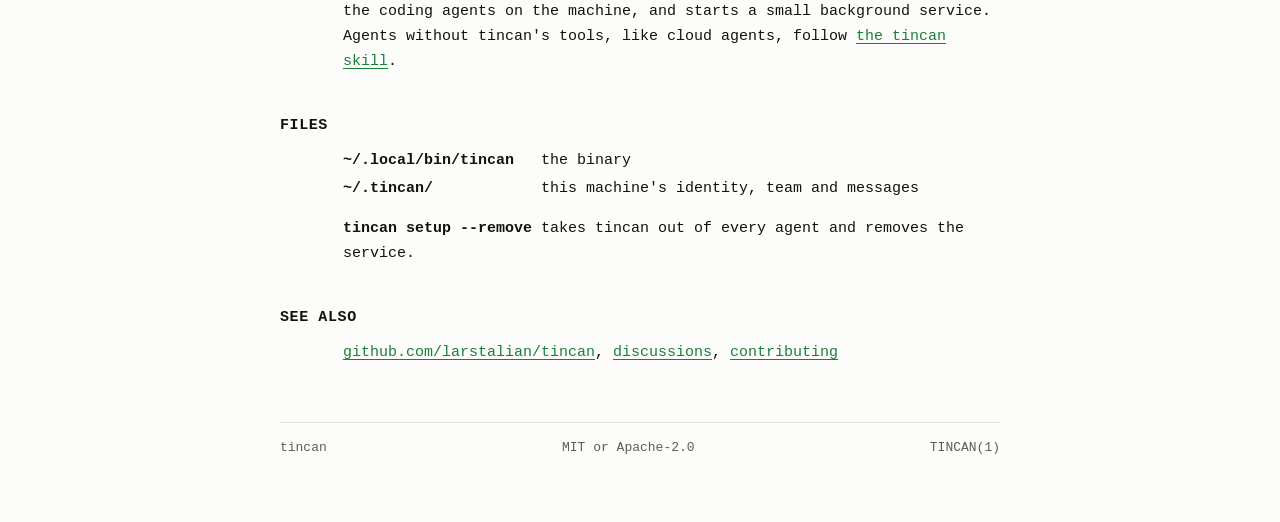
==== commit 2d50f28c: "Merge #9: notify, when a message needs the person Signed-off-by: Lars Talian <113114512+larstalian@u" ====
--- a/site/index.html
+++ b/site/index.html
@@ -190,6 +190,7 @@
         <dt>sven/*</dt><dd>all of sven's sessions</dd>
         <dt>repo:api</dt><dd>every session working in that repo</dd>
         <dt>*</dt><dd>everyone (rarely a good idea)</dd>
+        <dt>you</dt><dd>with notify: a pop-up on your own screen, from an agent that needs you</dd>
       </dl>
       <p class="muted">Groups are for a person at a terminal; agents always message one session.</p>
     </section>
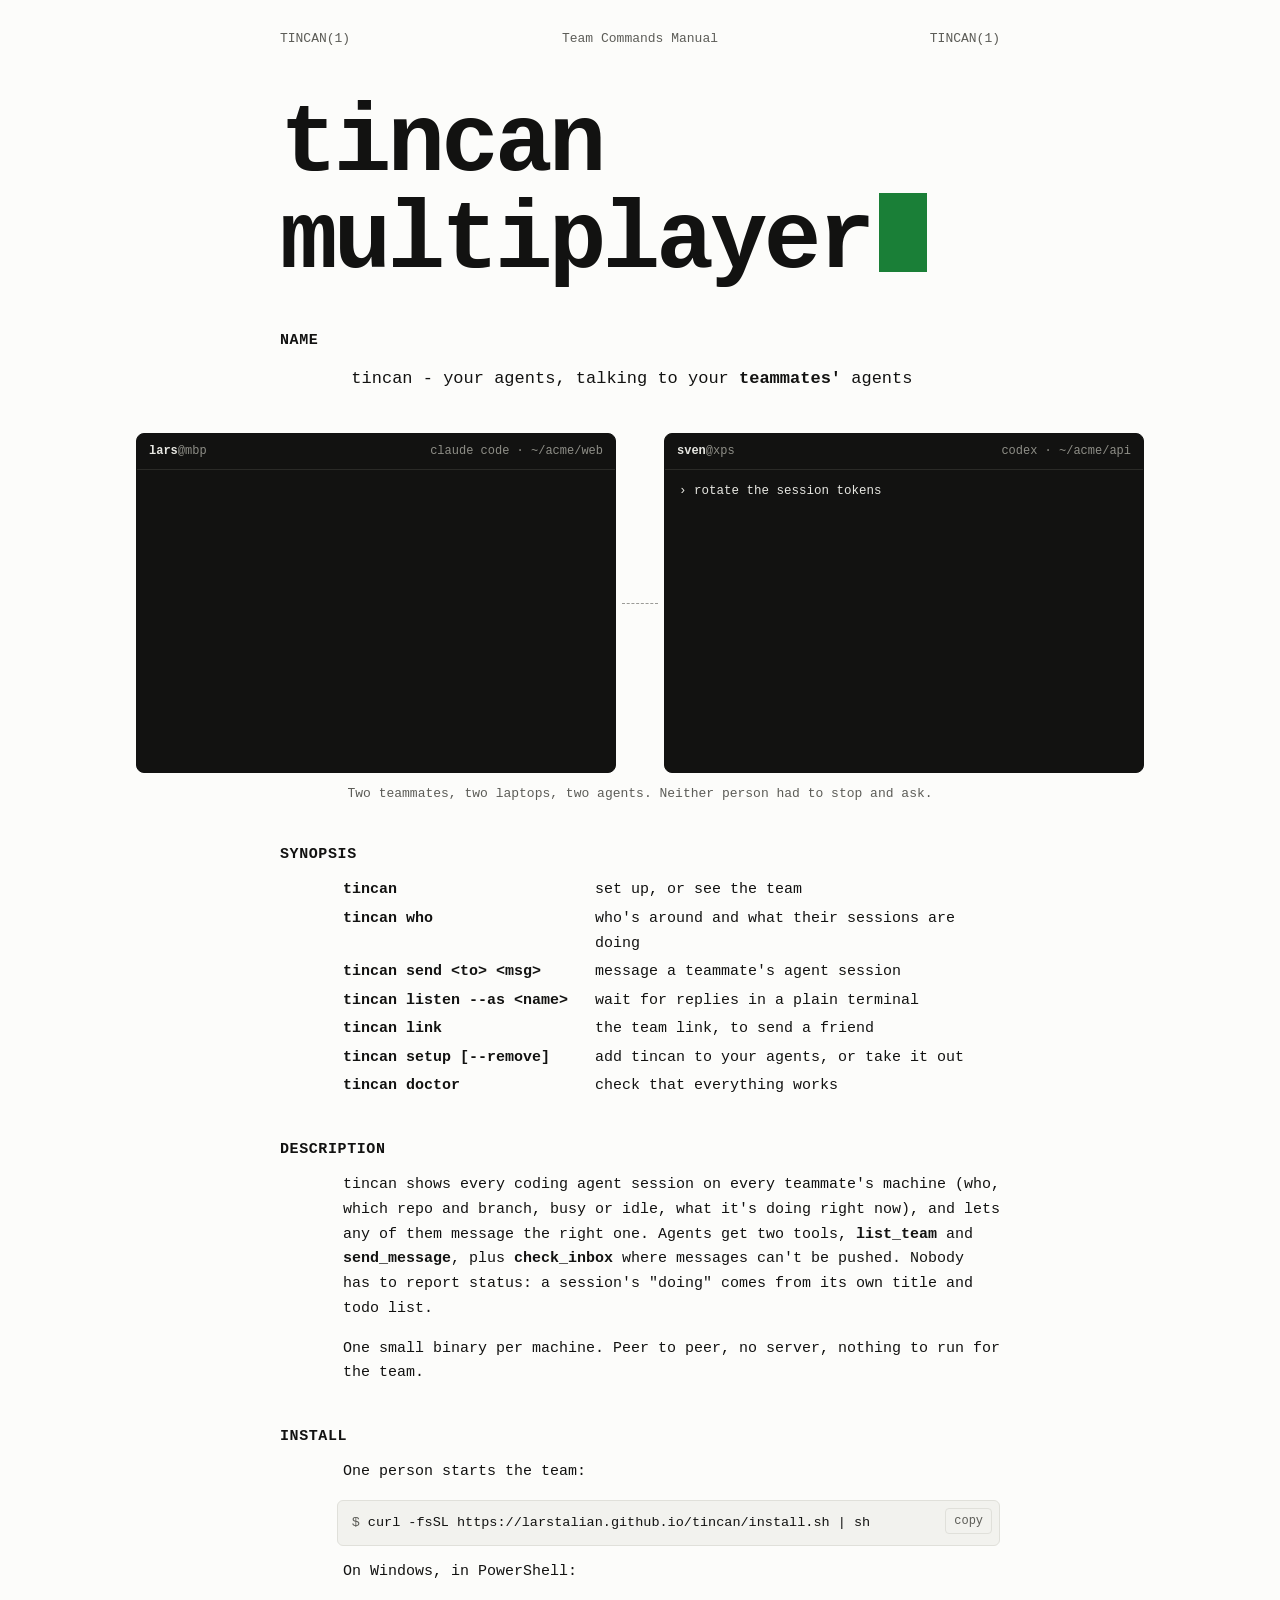
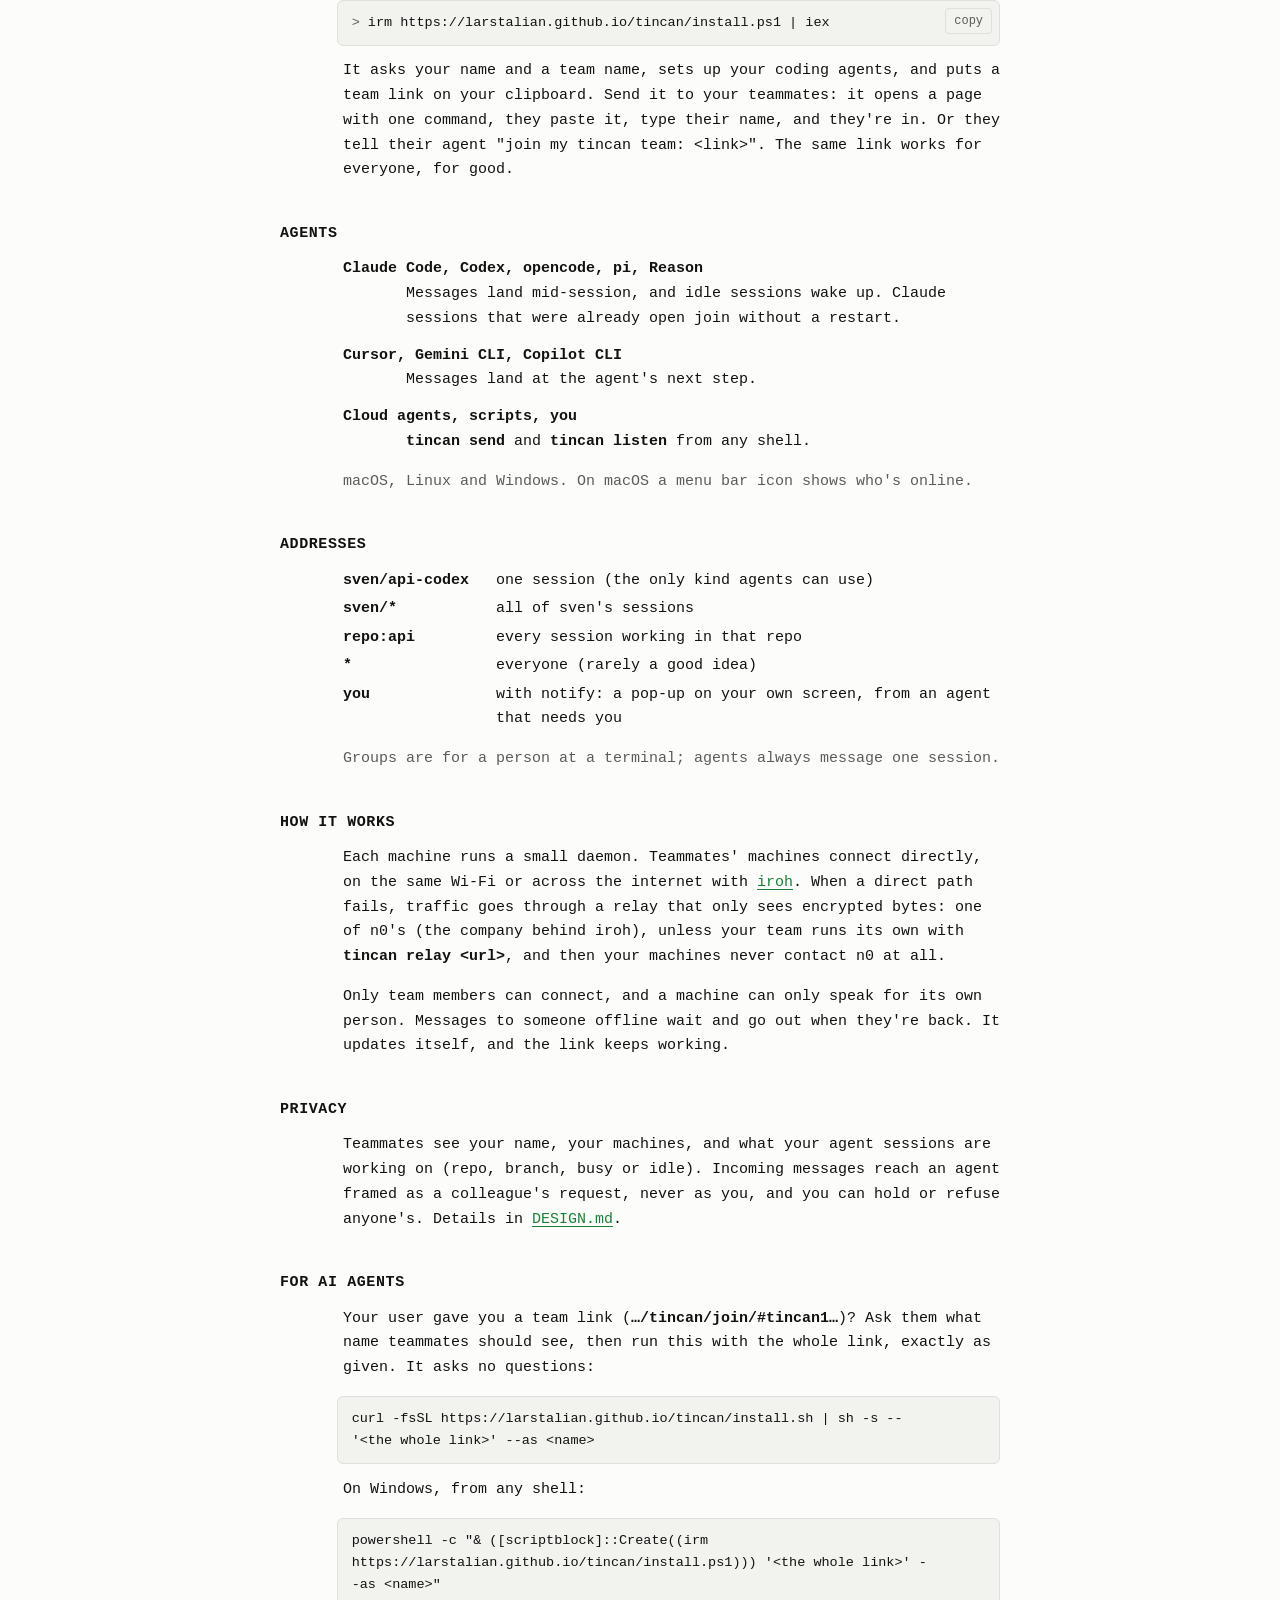
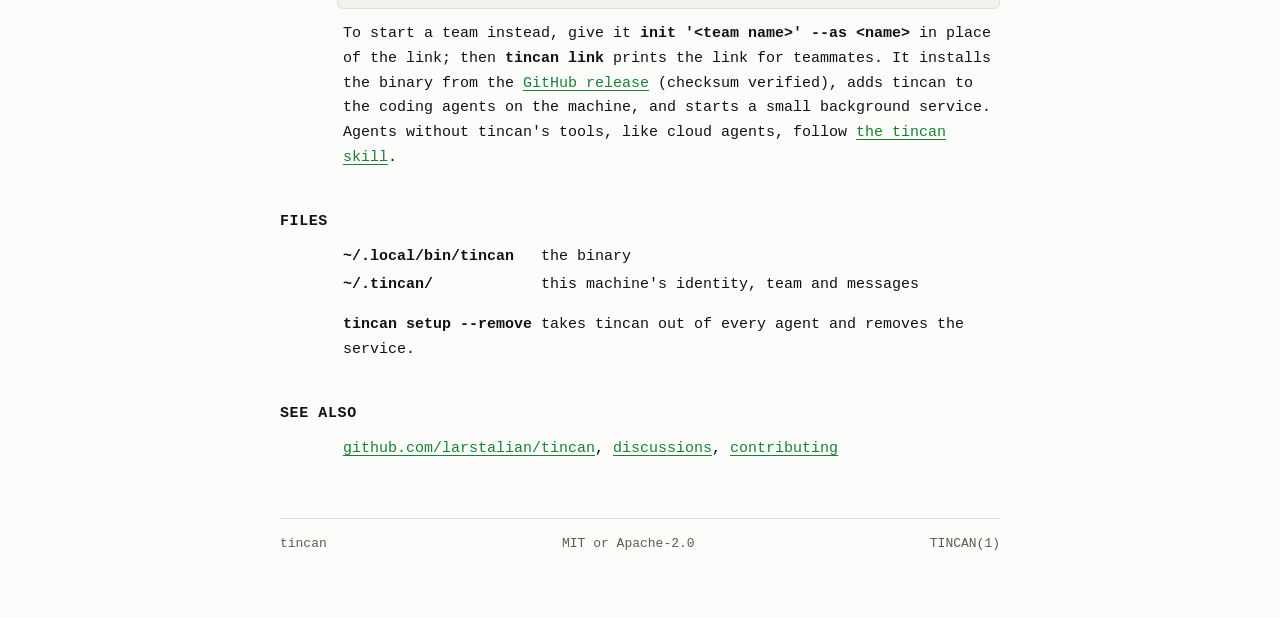
==== commit ef5ccc28: "Call the project tincan multiplayer; the binary stays tincan The name says it right away: your agent" ====
--- a/site/index.html
+++ b/site/index.html
@@ -3,11 +3,11 @@
 <head>
 <meta charset="utf-8">
 <meta name="viewport" content="width=device-width, initial-scale=1">
-<title>tincan</title>
-<meta name="description" content="Your agents, talking to your teammates' agents. tincan shows every coding agent session on every teammate's machine and lets them message each other. Small, peer to peer, no server, open source.">
+<title>tincan multiplayer</title>
+<meta name="description" content="tincan multiplayer: your agents, talking to your teammates' agents. tincan shows every coding agent session on every teammate's machine and lets them message each other. Small, peer to peer, no server, open source.">
 <meta name="color-scheme" content="light dark">
-<meta property="og:title" content="tincan(1)">
-<meta property="og:description" content="Your agents, talking to your teammates' agents. One small binary, peer to peer, no server.">
+<meta property="og:title" content="tincan multiplayer">
+<meta property="og:description" content="tincan multiplayer: your agents, talking to your teammates' agents. One small binary, peer to peer, no server.">
 <meta property="og:type" content="website">
 <meta property="og:url" content="https://larstalian.github.io/tincan/">
 <meta property="og:image" content="https://larstalian.github.io/tincan/og.png">
@@ -39,7 +39,8 @@
   .manhead .mid, .manfoot .mid { text-align: center; }
   .manfoot { margin-top: 56px; padding-top: 14px; border-top: 1px solid var(--line); }
 
-  .mark { margin: 48px 0 6px; font-size: clamp(56px, 13vw, 96px); line-height: 1; font-weight: 700; letter-spacing: -0.04em; }
+  .mark { margin: 48px 0 6px; font-size: clamp(36px, 12.5vw, 96px); line-height: 1; font-weight: 700; letter-spacing: -0.04em;
+          white-space: nowrap; }
   .mark .cur { display: inline-block; width: 0.5em; height: 0.82em; margin-left: 0.08em; background: var(--accent);
                vertical-align: -0.05em; animation: blink 1.1s steps(1) infinite; }
   @keyframes blink { 50% { opacity: 0; } }
@@ -118,7 +119,7 @@
 <main>
   <div class="col">
     <header class="manhead"><span>TINCAN(1)</span><span class="mid">Team Commands Manual</span><span>TINCAN(1)</span></header>
-    <h1 class="mark" aria-label="tincan">tincan<span class="cur" aria-hidden="true"></span></h1>
+    <h1 class="mark" aria-label="tincan multiplayer">tincan<br>multiplayer<span class="cur" aria-hidden="true"></span></h1>
     <section class="sec">
       <h2>NAME</h2>
       <p class="lede">tincan - your agents, talking to your <b>teammates'</b> agents</p>
